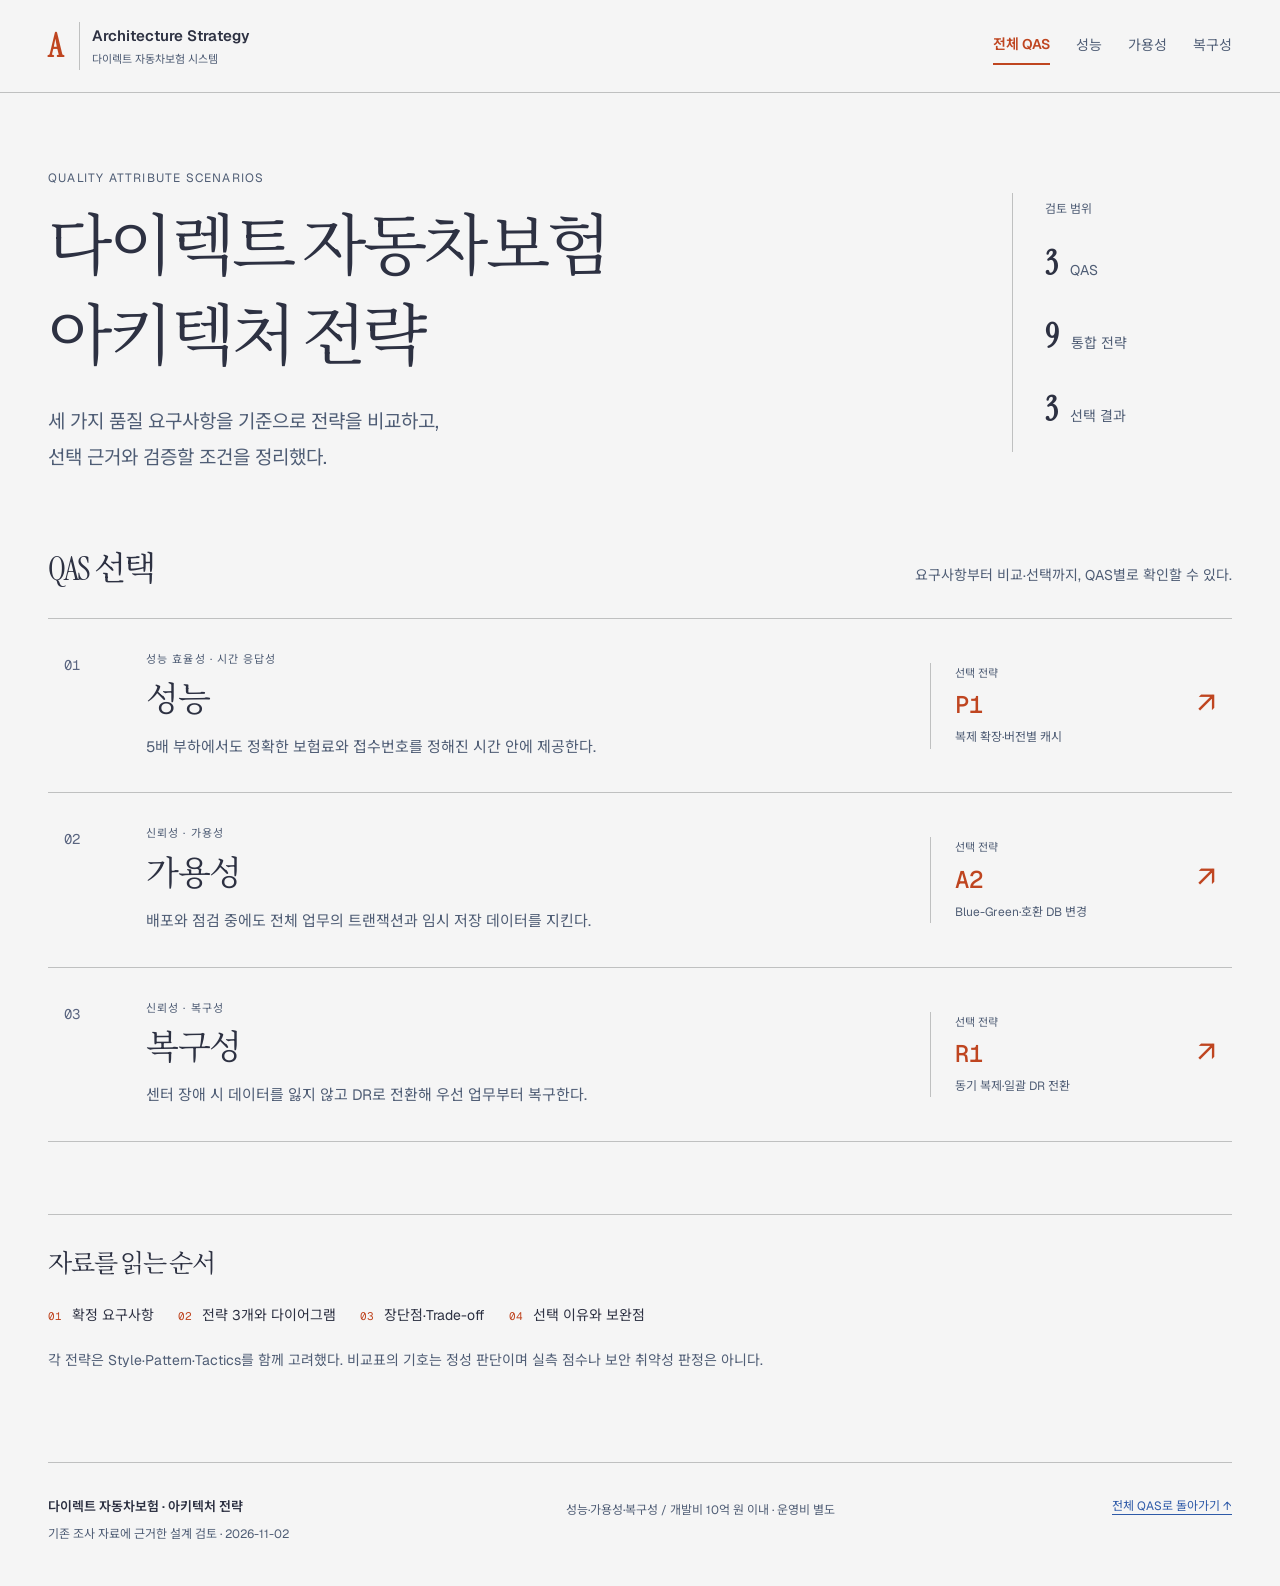
==== site/index.html @ 99d3e5ed "Publish nine QAS architecture strategies and comparison pages" ====
<!DOCTYPE html>
<html lang="ko"><head><meta charset="utf-8"><meta name="viewport" content="width=device-width,initial-scale=1">
<meta name="description" content="성능·가용성·복구성 QAS별 아키텍처 전략, 장단점과 trade-off 비교, 선택 근거."><meta name="theme-color" content="#f5f5f5">
<title>QAS 선택 | 자동차보험 아키텍처 전략</title>
<link rel="stylesheet" href="https://fonts.googleapis.com/css2?family=Instrument+Serif&family=Geist:wght@400;500;600&family=Geist+Mono:wght@400;500&family=Noto+Sans+KR:wght@400;500;600;700&family=Noto+Serif+KR:wght@400&display=swap">
<link rel="stylesheet" href="assets/site.css"></head><body>
<a class="skip" href="#main">본문으로 건너뛰기</a>
<header class="site-header"><div class="header-inner"><a class="brand" href="index.html"><span class="brand-mark" aria-hidden="true">A</span><span>Architecture Strategy<small>다이렉트 자동차보험 시스템</small></span></a><nav class="primary-nav" aria-label="주요 메뉴"><a href="index.html" aria-current="page">전체 QAS</a><a href="performance.html">성능</a><a href="availability.html">가용성</a><a href="recovery.html">복구성</a></nav></div></header>
<main id="main"><section class="home-intro"><div><p class="eyebrow">QUALITY ATTRIBUTE SCENARIOS</p><h1>다이렉트 자동차보험<br>아키텍처 전략</h1><p class="lead">세 가지 품질 요구사항을 기준으로 전략을 비교하고,<br class="desktop-break"> 선택 근거와 검증할 조건을 정리했다.</p></div><div class="intro-meta"><span>검토 범위</span><p><strong>3</strong> QAS</p><p><strong>9</strong> 통합 전략</p><p><strong>3</strong> 선택 결과</p></div></section>
<section class="home-qas" aria-labelledby="qas-list-title"><div class="section-heading"><h2 id="qas-list-title">QAS 선택</h2><p>요구사항부터 비교·선택까지, QAS별로 확인할 수 있다.</p></div><a class="qas-row" href="performance.html" aria-describedby="intro-performance"><span class="row-number">01</span><div class="row-content"><p class="eyebrow">성능 효율성 · 시간 응답성</p><h2>성능</h2><p id="intro-performance">5배 부하에서도 정확한 보험료와 접수번호를 정해진 시간 안에 제공한다.</p></div><div class="row-choice"><span>선택 전략</span><strong>P1</strong><p>복제 확장·버전별 캐시</p></div><span class="row-arrow" aria-hidden="true">↗</span></a><a class="qas-row" href="availability.html" aria-describedby="intro-availability"><span class="row-number">02</span><div class="row-content"><p class="eyebrow">신뢰성 · 가용성</p><h2>가용성</h2><p id="intro-availability">배포와 점검 중에도 전체 업무의 트랜잭션과 임시 저장 데이터를 지킨다.</p></div><div class="row-choice"><span>선택 전략</span><strong>A2</strong><p>Blue-Green·호환 DB 변경</p></div><span class="row-arrow" aria-hidden="true">↗</span></a><a class="qas-row" href="recovery.html" aria-describedby="intro-recovery"><span class="row-number">03</span><div class="row-content"><p class="eyebrow">신뢰성 · 복구성</p><h2>복구성</h2><p id="intro-recovery">센터 장애 시 데이터를 잃지 않고 DR로 전환해 우선 업무부터 복구한다.</p></div><div class="row-choice"><span>선택 전략</span><strong>R1</strong><p>동기 복제·일괄 DR 전환</p></div><span class="row-arrow" aria-hidden="true">↗</span></a></section>
<section class="reading-guide"><h2>자료를 읽는 순서</h2><ol><li><span>01</span>확정 요구사항</li><li><span>02</span>전략 3개와 다이어그램</li><li><span>03</span>장단점·Trade-off</li><li><span>04</span>선택 이유와 보완점</li></ol><p>각 전략은 Style·Pattern·Tactics를 함께 고려했다. 비교표의 기호는 정성 판단이며 실측 점수나 보안 취약성 판정은 아니다.</p></section></main>
<footer class="site-footer"><div><strong>다이렉트 자동차보험 · 아키텍처 전략</strong><p>기존 조사 자료에 근거한 설계 검토 · 2026-11-02</p></div><p>성능·가용성·복구성 / 개발비 10억 원 이내 · 운영비 별도</p><a href="index.html">전체 QAS로 돌아가기 ↑</a></footer>
</body></html>
---- site/assets/site.css ----
:root{--paper:#f5f5f5;--paper-2:#ececec;--ink:#2d3142;--muted:#4f5d75;--soft:#5a6580;--rule:#bfc0c0;--accent:#bf4520;--accent-tint:rgba(191,69,32,.06);--link:#2e5aa8;--sans:'Geist','Noto Sans KR','Malgun Gothic',sans-serif;--serif:'Instrument Serif','Noto Serif KR',serif;--mono:'Geist Mono',ui-monospace,monospace}
*{box-sizing:border-box}html{scroll-behavior:smooth;scroll-padding-top:110px}body{margin:0;background:var(--paper);color:var(--ink);font:16px/1.85 var(--sans);word-break:keep-all;overflow-wrap:anywhere}a{color:var(--link);text-underline-offset:4px}a:focus-visible,summary:focus-visible,[tabindex]:focus-visible{outline:3px solid var(--accent);outline-offset:5px}::selection{background:#efd8ce}h1,h2,h3,p,figure,ol,ul,dl{margin:0}h1,h2{font-family:var(--serif);font-weight:400;letter-spacing:-.04em}h1{font-size:clamp(40px,5.2vw,68px);line-height:1.35}h2{font-size:clamp(25px,2.6vw,34px);line-height:1.5}h3{font-size:20px;font-weight:600;line-height:1.65;letter-spacing:-.02em}p+ p{margin-top:12px}strong{font-weight:600}main{max-width:1440px;margin:auto;padding:0 48px;min-width:0}.skip{position:absolute;left:16px;top:-100px;background:var(--ink);color:#fff;padding:10px 16px;z-index:20}.skip:focus{top:12px}.site-header{border-bottom:1px solid var(--rule)}.header-inner{max-width:1440px;margin:auto;padding:22px 48px;display:flex;justify-content:space-between;align-items:center;gap:24px}.brand{display:flex;gap:12px;align-items:center;text-decoration:none;color:var(--ink);font-size:15px;font-weight:600;line-height:1.5}.brand-mark{font-family:var(--serif);font-size:32px;color:var(--accent);border-right:1px solid var(--rule);padding-right:16px}.brand small{display:block;font-size:11px;font-weight:400;color:var(--muted);margin-top:3px}.primary-nav{display:flex;gap:26px;align-items:center;flex-shrink:0}.primary-nav a{font-size:14px;text-decoration:none;color:var(--muted);padding:5px 0}.primary-nav a[aria-current=page]{color:var(--accent);border-bottom:2px solid var(--accent);font-weight:600}.eyebrow{font-size:12px;letter-spacing:.10em;color:var(--muted);line-height:1.6;margin-bottom:14px}.lead{font-size:19px;line-height:1.9;color:var(--muted);margin-top:22px;max-width:920px}.home-intro{display:grid;grid-template-columns:minmax(0,1fr) 220px;gap:64px;align-items:center;padding:76px 0 68px}.intro-meta{border-left:1px solid var(--rule);padding-left:32px}.intro-meta>span{font-size:12px;color:var(--muted)}.intro-meta p{margin:10px 0;font-size:14px;color:var(--muted)}.intro-meta strong{font-family:var(--serif);font-size:34px;color:var(--ink);margin-right:8px}.section-heading{display:flex;justify-content:space-between;align-items:baseline;gap:20px;margin-bottom:24px}.section-heading>p{font-size:14px;color:var(--muted)}.section-label{font:400 10px/1.6 var(--mono);letter-spacing:.10em;color:var(--soft);text-align:right}.home-qas{margin-bottom:72px}.qas-row{display:grid;grid-template-columns:56px minmax(0,1fr) 220px 40px;align-items:center;gap:26px;padding:32px 16px;border-top:1px solid var(--rule);text-decoration:none;color:var(--ink);transition:background .15s}.qas-row:last-child{border-bottom:1px solid var(--rule)}.qas-row:hover{background:var(--accent-tint)}.row-number{font:400 14px var(--mono);color:var(--soft);align-self:start;padding-top:5px}.row-content .eyebrow{margin-bottom:5px;font-size:11px}.row-content h2{font-size:34px}.row-content>p:last-child{font-size:15px;color:var(--muted);max-width:650px;margin-top:8px}.row-choice{border-left:1px solid var(--rule);padding-left:24px}.row-choice>span{display:block;font-size:11px;color:var(--muted)}.row-choice>strong{font:500 24px/1.8 var(--mono);color:var(--accent)}.row-choice p{font-size:12px;color:var(--muted);max-width:180px}.row-arrow{font-size:30px;color:var(--accent);justify-self:end}.reading-guide{padding:30px 0 56px;border-top:1px solid var(--rule)}.reading-guide h2{font-size:25px}.reading-guide ol{display:flex;flex-wrap:wrap;gap:24px;list-style:none;padding:20px 0}.reading-guide li{font-size:14px}.reading-guide li span{font:400 11px var(--mono);color:var(--accent);margin-right:10px}.reading-guide>p{font-size:14px;color:var(--muted);max-width:980px}.site-footer{max-width:1344px;margin:32px auto 0;padding:32px 0 40px;border-top:1px solid var(--rule);display:flex;justify-content:space-between;align-items:start;gap:24px;color:var(--muted);font-size:12px}.site-footer strong{font-size:13px;color:var(--ink)}.site-footer p{margin-top:4px}.site-footer>a{white-space:nowrap}.page-intro{padding:42px 0 40px}.breadcrumb{font-size:13px;text-decoration:none;display:inline-block;margin-bottom:32px}.page-intro h1{font-size:54px}.page-intro .lead{margin-top:16px;max-width:1040px}.choice-summary{display:flex;align-items:center;gap:20px;max-width:1040px;padding:18px 20px;margin-top:30px;background:var(--accent-tint);border-left:3px solid var(--accent);text-decoration:none;color:var(--ink);font-size:14px}.choice-summary>span:first-child{white-space:nowrap;color:var(--accent)}.choice-summary strong{font:500 16px var(--mono);margin-left:8px}.choice-summary>b{margin-left:auto}.section-nav{display:flex;gap:26px;overflow-x:auto;white-space:nowrap;padding:17px 0;border-top:1px solid var(--rule);border-bottom:1px solid var(--rule);background:var(--paper);position:sticky;top:0;z-index:5}.section-nav a{font-size:13px;color:var(--muted);text-decoration:none}.section-nav a:hover{color:var(--accent)}main>section:not(.page-intro):not(.home-intro):not(.home-qas):not(.reading-guide){padding-top:54px;margin-bottom:46px}section[id]{scroll-margin-top:92px}.metrics{display:grid;grid-template-columns:1.1fr 1fr .9fr;margin:24px 0 32px;border-bottom:1px solid var(--rule);padding-bottom:26px}.metrics>div{padding:0 28px;border-left:1px solid var(--rule)}.metrics>div:first-child{padding-left:0;border-left:0}.metrics strong{font-family:var(--serif);font-size:32px;font-weight:400;line-height:1.7;display:block}.metrics span{font-size:13px;color:var(--muted)}.scenario{font-size:17px;max-width:1120px;line-height:2}.conditions{margin-top:24px;border-left:2px solid var(--rule);padding-left:22px;max-width:1120px}.conditions summary{cursor:pointer;font-size:14px;font-weight:600}.conditions ul{margin-top:12px;padding-left:20px;color:var(--muted);font-size:14px}.conditions li+li{margin-top:8px}.strategy{padding:36px 0 42px;border-bottom:1px solid var(--rule);scroll-margin-top:90px}.strategy-heading{display:flex;align-items:baseline;gap:18px;margin-bottom:20px}.strategy-id{font:500 16px var(--mono);color:var(--soft);white-space:nowrap}.strategy-heading h3{flex:1}.selected-tag{font-size:11px;font-weight:500;color:var(--accent);border:1px solid var(--accent);padding:2px 9px;border-radius:3px;white-space:nowrap}.strategy-intro{max-width:1120px;line-height:2}.table-wrap{max-width:100%;overflow-x:auto;margin:24px 0}table{border-collapse:collapse;width:100%;font-size:14px;text-align:left;line-height:1.9}th,td{padding:16px 20px;border-bottom:1px solid var(--rule);vertical-align:top}thead th{background:var(--paper-2);font-weight:600}tbody th{font-weight:500}table.spt th{width:132px;background:var(--paper-2);font:500 12px/1.9 var(--mono)}.strategy-notes{max-width:1160px;font-size:14px}.strategy-notes>div{display:grid;grid-template-columns:114px minmax(0,1fr);gap:18px;margin:15px 0}.strategy-notes dt{font-weight:600;color:var(--muted)}.strategy-notes dd{margin:0}.citations{font-size:12px;color:var(--soft);margin:22px 0}.citations a{margin:0 3px}.figure-heading{display:flex;justify-content:space-between;align-items:baseline;gap:20px;border-top:1px solid var(--rule);padding-top:22px;margin-top:28px}.figure-heading>span{font-size:13px;font-weight:600}.figure-heading small{font-size:11px;color:var(--soft)}.diagram-container{width:100%;overflow-x:auto;margin:8px 0 0}.diagram-container svg{width:100%;min-width:1280px;display:block}.diagram-container:focus-visible{outline-offset:0}figcaption{font-size:12px;color:var(--muted);margin-top:12px;line-height:1.8;max-width:1120px}.strategy-analysis{max-width:1120px;padding:26px 0;border-top:1px solid var(--rule)}.strategy-analysis h3{font-size:18px;margin-bottom:16px}.strategy-analysis h3 a{font:500 14px var(--mono);margin-right:10px;text-decoration:none}.strategy-analysis p{font-size:14px;line-height:2}.strategy-analysis p strong{color:var(--muted)}.legend{display:flex;flex-wrap:wrap;gap:26px;font-size:13px;color:var(--muted);margin-bottom:16px}.legend b{font:500 18px var(--mono);margin-right:8px;color:var(--ink)}.tradeoff{table-layout:fixed}.tradeoff th:first-child{width:19%}.tradeoff thead th{width:27%}.tradeoff thead th a{font:500 16px var(--mono);text-decoration:none}.tradeoff th span{display:block;font-size:12px;font-weight:400;color:var(--muted);line-height:1.8;margin-top:7px}.tradeoff td{text-align:center;vertical-align:middle}.tradeoff tbody th{vertical-align:middle}.tradeoff .chosen-col{background:var(--accent-tint);border-left:1px solid #d5b8ac;border-right:1px solid #d5b8ac}.tradeoff thead .chosen-col{border-top:2px solid var(--accent)}.rating{font:400 28px/1.3 var(--mono)}.comparison-notes{max-width:1080px;font-size:14px;color:var(--muted)}.decision{border-top:2px solid var(--accent);background:var(--accent-tint);padding:34px 32px!important;margin:54px 0!important}.decision>.eyebrow{color:var(--accent)}.decision h2{font-size:30px;max-width:1100px}.decision-reason{font-size:17px;line-height:2;margin:24px 0;max-width:1120px}.decision-detail{display:grid;grid-template-columns:1fr 1.1fr;gap:32px;padding-top:24px;border-top:1px solid #d5b8ac}.decision-detail h3{font-size:14px;margin-bottom:10px}.decision-detail p{font-size:14px;color:var(--muted)}.text-link{font-size:13px;display:inline-block;margin-top:22px}.sources>p{max-width:1120px;color:var(--muted);font-size:14px;margin-bottom:28px}.source-list{list-style:none;padding:0}.source-list li{display:grid;grid-template-columns:50px minmax(0,1fr);gap:16px;padding:20px 0;border-top:1px solid var(--rule);scroll-margin-top:88px}.source-list li>span{font:400 12px var(--mono);color:var(--soft);padding-top:5px}.source-list strong{font-size:14px;font-weight:500}.source-list p{font-size:12px;color:var(--muted);margin:4px 0 0}.next-page{display:flex;justify-content:space-between;gap:24px;padding:28px 0;border-top:1px solid var(--rule);font-size:14px}.sr-only{position:absolute;width:1px;height:1px;padding:0;margin:-1px;overflow:hidden;clip:rect(0,0,0,0);white-space:nowrap;border:0}
@media(min-width:1441px){.site-footer{margin-left:auto;margin-right:auto}}
@media(max-width:1440px){.site-footer{margin-left:48px;margin-right:48px}}
@media(max-width:900px){main{padding:0 28px}.header-inner{padding:18px 28px;gap:16px}.primary-nav{gap:18px}.home-intro{grid-template-columns:minmax(0,1fr) 150px;gap:28px;padding:52px 0}.intro-meta{padding-left:20px}.qas-row{grid-template-columns:36px minmax(0,1fr) 160px 24px;gap:16px;padding:28px 4px}.row-choice{padding-left:18px}.row-content h2{font-size:29px}.row-choice p{font-size:11px}.site-footer{margin-left:28px;margin-right:28px;flex-wrap:wrap}.section-nav{gap:22px}.strategy-heading{gap:12px}.decision-detail{grid-template-columns:1fr;gap:22px}}
@media(max-width:600px){body{font-size:15px}main{padding:0 20px}.header-inner{padding:14px 20px;display:block}.brand-mark{font-size:27px;padding-right:12px}.brand{font-size:13px}.brand small{font-size:10px}.primary-nav{margin-top:16px;justify-content:space-between;gap:12px}.primary-nav a{font-size:12px}.home-intro{display:block;padding:36px 0 32px}.home-intro h1{font-size:35px}.home-intro .lead{font-size:16px}.desktop-break{display:none}.intro-meta{display:flex;flex-wrap:wrap;gap:8px 20px;border-left:0;border-top:1px solid var(--rule);padding:20px 0 0;margin-top:28px;align-items:baseline}.intro-meta>span{width:100%;font-size:11px}.intro-meta p{font-size:11px;margin:0}.intro-meta strong{font-size:24px}.section-heading{display:block;margin-bottom:20px}.section-heading>p{margin-top:8px;font-size:12px}.section-label{display:block;text-align:left;font-size:9px;margin-top:6px}.qas-row{grid-template-columns:26px minmax(0,1fr) 20px;gap:12px;padding:24px 0}.row-content h2{font-size:29px}.row-number{font-size:11px}.row-content>p:last-child{font-size:13px}.row-content .eyebrow{font-size:10px}.row-choice{grid-column:2;grid-row:2;border:0;padding:0;display:flex;align-items:baseline;gap:10px;flex-wrap:wrap}.row-choice>span{font-size:10px}.row-choice>strong{font-size:16px}.row-choice p{font-size:11px;max-width:none}.row-arrow{grid-column:3;grid-row:1;font-size:22px}.home-qas{margin-bottom:40px}.reading-guide{padding-top:24px}.reading-guide ol{display:grid;grid-template-columns:1fr;gap:10px}.reading-guide li,.reading-guide>p{font-size:12px}.site-footer{margin:16px 20px 0;padding-top:24px;font-size:11px;display:block}.site-footer>p,.site-footer>a{display:block;margin-top:14px}.page-intro{padding:26px 0}.breadcrumb{font-size:12px;margin-bottom:24px}.page-intro .eyebrow{font-size:11px}.page-intro h1{font-size:40px}.page-intro .lead{font-size:16px}.choice-summary{flex-wrap:wrap;gap:8px 14px;padding:14px 16px;font-size:12px;margin-top:22px}.choice-summary>span:nth-child(2){order:3;width:100%}.choice-summary>b{order:2}.section-nav{gap:22px;padding:14px 0}.section-nav a{font-size:12px}.metrics{grid-template-columns:1fr 1fr;gap:20px 0;margin:20px 0 24px}.metrics>div{padding:0 12px}.metrics>div:last-child{border-left:0;padding-left:0}.metrics strong{font-size:25px}.metrics span{font-size:11px}.scenario{font-size:15px}.conditions{padding-left:16px}.conditions summary,.conditions ul{font-size:12px}.strategy{padding:28px 0 34px}.strategy-heading{flex-wrap:wrap;gap:8px 12px}.strategy-heading h3{font-size:18px;flex-basis:calc(100% - 48px)}.selected-tag{margin-left:36px;font-size:10px}.strategy-id{font-size:13px}.strategy-intro{font-size:14px;line-height:2}th,td{padding:12px 13px;font-size:12px}.spt th{width:84px!important;font-size:10px!important}.strategy-notes>div{grid-template-columns:1fr;gap:5px;margin:16px 0}.strategy-notes{font-size:12px}.strategy-notes dt{font-size:11px}.figure-heading{display:block}.figure-heading small{display:block;margin-top:5px;font-size:10px}figcaption{font-size:11px}.strategy-analysis{padding:22px 0}.strategy-analysis h3{font-size:16px}.strategy-analysis p{font-size:13px}.legend{gap:12px 18px;font-size:11px}.legend b{font-size:15px}.tradeoff{min-width:580px}.rating{font-size:23px}.comparison-notes{font-size:12px}.decision{padding:26px 18px!important;margin:40px 0!important}.decision h2{font-size:24px}.decision-reason{font-size:14px}.decision-detail{gap:20px}.decision-detail h3{font-size:12px}.decision-detail p{font-size:12px}.source-list li{grid-template-columns:30px minmax(0,1fr);gap:10px}.source-list strong{font-size:12px}.source-list p{font-size:11px}.sources>p{font-size:12px}.next-page{font-size:12px;gap:16px}main>section:not(.page-intro):not(.home-intro):not(.home-qas):not(.reading-guide){padding-top:36px;margin-bottom:34px}}
@media(prefers-reduced-motion:reduce){html{scroll-behavior:auto}.qas-row{transition:none}}
@media print{body{background:#fff;font-size:11px}.site-header,.section-nav,.next-page,.site-footer,.skip,.breadcrumb,.choice-summary{display:none}main{padding:0;max-width:none}.diagram-container{overflow:visible}.diagram-container svg{min-width:0}figure,.decision,.metrics{break-inside:avoid}.table-wrap{overflow:visible}table,.tradeoff{min-width:0}a{color:var(--ink)}article.strategy{break-before:page}.strategy-heading h3{font-size:18px}.page-intro h1{font-size:32px}.decision-detail{display:block}.decision-detail>div{margin-bottom:12px}.sources{break-before:page}}
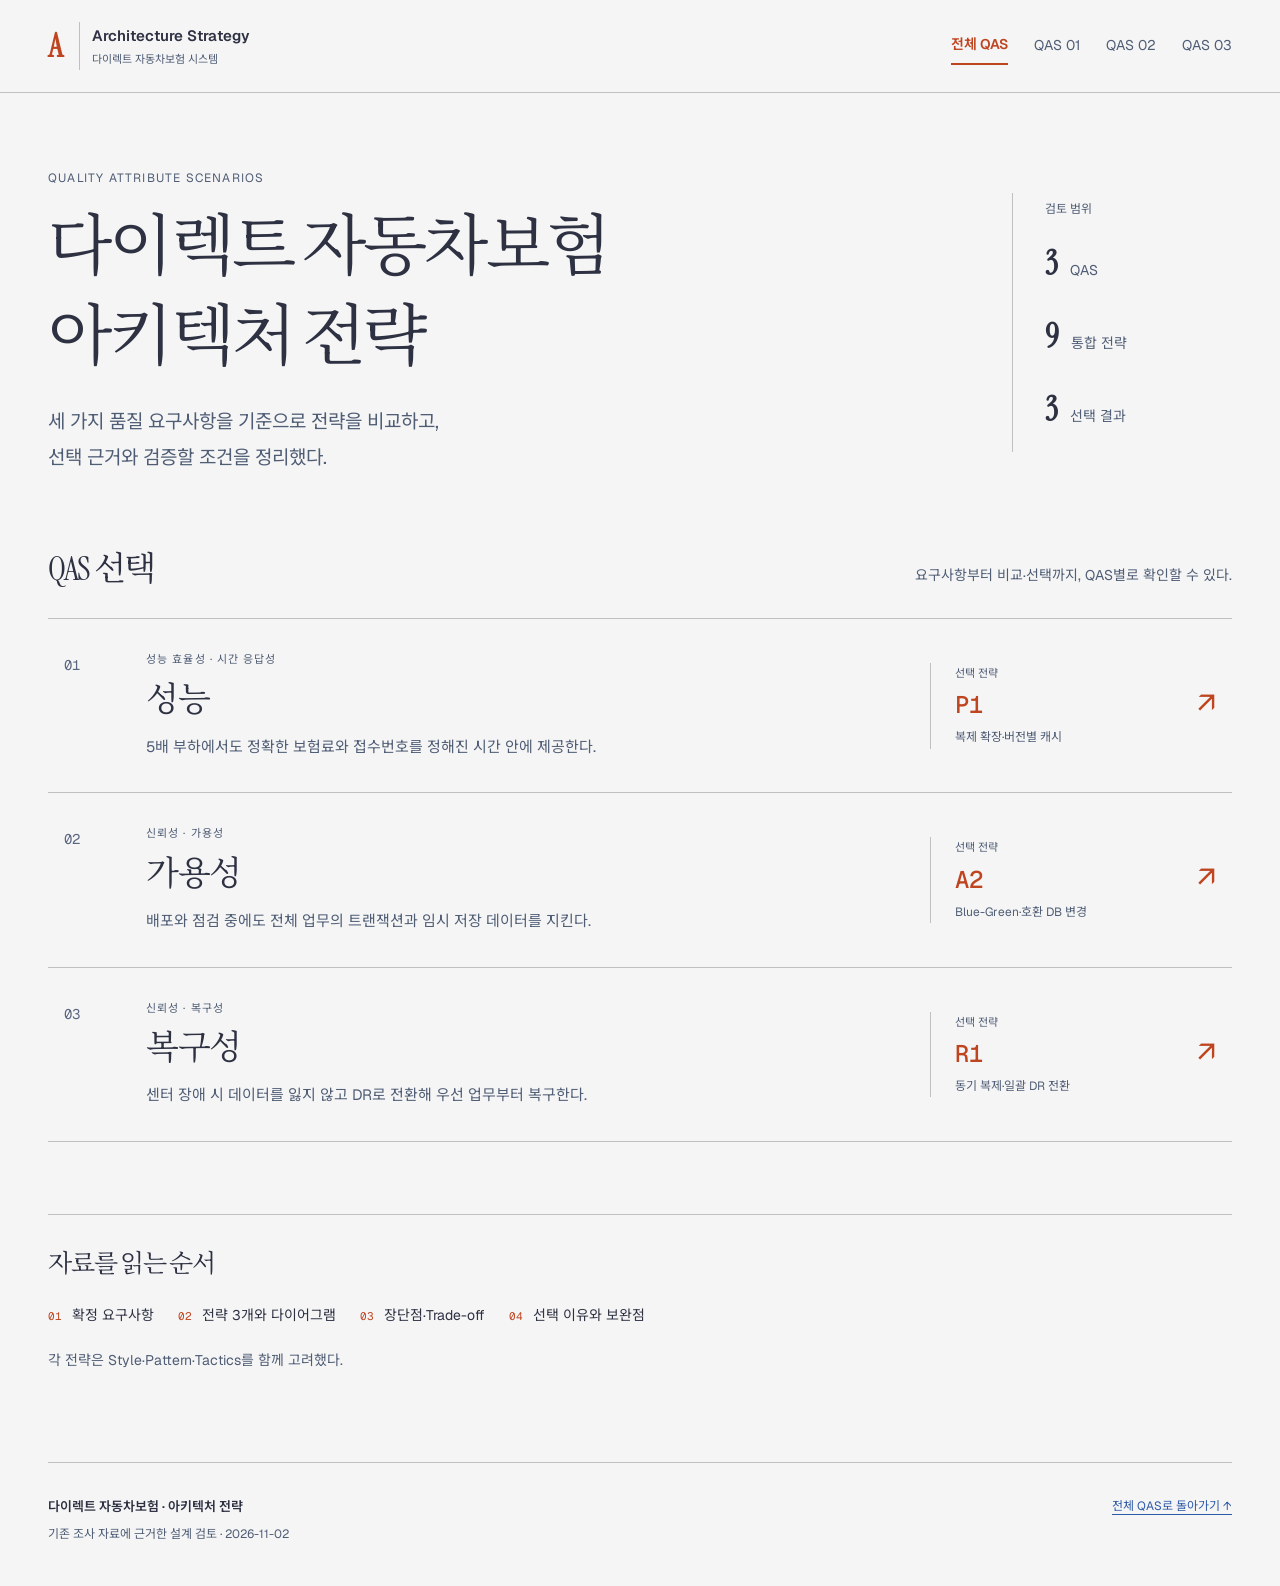
==== commit 941e48dd: "Add nine UML component overviews and refine QAS page presentation" ====
--- a/site/index.html
+++ b/site/index.html
@@ -5,9 +5,9 @@
 <link rel="stylesheet" href="https://fonts.googleapis.com/css2?family=Instrument+Serif&family=Geist:wght@400;500;600&family=Geist+Mono:wght@400;500&family=Noto+Sans+KR:wght@400;500;600;700&family=Noto+Serif+KR:wght@400&display=swap">
 <link rel="stylesheet" href="assets/site.css"></head><body>
 <a class="skip" href="#main">본문으로 건너뛰기</a>
-<header class="site-header"><div class="header-inner"><a class="brand" href="index.html"><span class="brand-mark" aria-hidden="true">A</span><span>Architecture Strategy<small>다이렉트 자동차보험 시스템</small></span></a><nav class="primary-nav" aria-label="주요 메뉴"><a href="index.html" aria-current="page">전체 QAS</a><a href="performance.html">성능</a><a href="availability.html">가용성</a><a href="recovery.html">복구성</a></nav></div></header>
+<header class="site-header"><div class="header-inner"><a class="brand" href="index.html"><span class="brand-mark" aria-hidden="true">A</span><span>Architecture Strategy<small>다이렉트 자동차보험 시스템</small></span></a><nav class="primary-nav" aria-label="주요 메뉴"><a href="index.html" aria-current="page">전체 QAS</a><a href="performance.html">QAS 01</a><a href="availability.html">QAS 02</a><a href="recovery.html">QAS 03</a></nav></div></header>
 <main id="main"><section class="home-intro"><div><p class="eyebrow">QUALITY ATTRIBUTE SCENARIOS</p><h1>다이렉트 자동차보험<br>아키텍처 전략</h1><p class="lead">세 가지 품질 요구사항을 기준으로 전략을 비교하고,<br class="desktop-break"> 선택 근거와 검증할 조건을 정리했다.</p></div><div class="intro-meta"><span>검토 범위</span><p><strong>3</strong> QAS</p><p><strong>9</strong> 통합 전략</p><p><strong>3</strong> 선택 결과</p></div></section>
 <section class="home-qas" aria-labelledby="qas-list-title"><div class="section-heading"><h2 id="qas-list-title">QAS 선택</h2><p>요구사항부터 비교·선택까지, QAS별로 확인할 수 있다.</p></div><a class="qas-row" href="performance.html" aria-describedby="intro-performance"><span class="row-number">01</span><div class="row-content"><p class="eyebrow">성능 효율성 · 시간 응답성</p><h2>성능</h2><p id="intro-performance">5배 부하에서도 정확한 보험료와 접수번호를 정해진 시간 안에 제공한다.</p></div><div class="row-choice"><span>선택 전략</span><strong>P1</strong><p>복제 확장·버전별 캐시</p></div><span class="row-arrow" aria-hidden="true">↗</span></a><a class="qas-row" href="availability.html" aria-describedby="intro-availability"><span class="row-number">02</span><div class="row-content"><p class="eyebrow">신뢰성 · 가용성</p><h2>가용성</h2><p id="intro-availability">배포와 점검 중에도 전체 업무의 트랜잭션과 임시 저장 데이터를 지킨다.</p></div><div class="row-choice"><span>선택 전략</span><strong>A2</strong><p>Blue-Green·호환 DB 변경</p></div><span class="row-arrow" aria-hidden="true">↗</span></a><a class="qas-row" href="recovery.html" aria-describedby="intro-recovery"><span class="row-number">03</span><div class="row-content"><p class="eyebrow">신뢰성 · 복구성</p><h2>복구성</h2><p id="intro-recovery">센터 장애 시 데이터를 잃지 않고 DR로 전환해 우선 업무부터 복구한다.</p></div><div class="row-choice"><span>선택 전략</span><strong>R1</strong><p>동기 복제·일괄 DR 전환</p></div><span class="row-arrow" aria-hidden="true">↗</span></a></section>
-<section class="reading-guide"><h2>자료를 읽는 순서</h2><ol><li><span>01</span>확정 요구사항</li><li><span>02</span>전략 3개와 다이어그램</li><li><span>03</span>장단점·Trade-off</li><li><span>04</span>선택 이유와 보완점</li></ol><p>각 전략은 Style·Pattern·Tactics를 함께 고려했다. 비교표의 기호는 정성 판단이며 실측 점수나 보안 취약성 판정은 아니다.</p></section></main>
-<footer class="site-footer"><div><strong>다이렉트 자동차보험 · 아키텍처 전략</strong><p>기존 조사 자료에 근거한 설계 검토 · 2026-11-02</p></div><p>성능·가용성·복구성 / 개발비 10억 원 이내 · 운영비 별도</p><a href="index.html">전체 QAS로 돌아가기 ↑</a></footer>
+<section class="reading-guide"><h2>자료를 읽는 순서</h2><ol><li><span>01</span>확정 요구사항</li><li><span>02</span>전략 3개와 다이어그램</li><li><span>03</span>장단점·Trade-off</li><li><span>04</span>선택 이유와 보완점</li></ol><p>각 전략은 Style·Pattern·Tactics를 함께 고려했다.</p></section></main>
+<footer class="site-footer"><div><strong>다이렉트 자동차보험 · 아키텍처 전략</strong><p>기존 조사 자료에 근거한 설계 검토 · 2026-11-02</p></div><a href="index.html">전체 QAS로 돌아가기 ↑</a></footer>
 </body></html>
--- a/site/assets/site.css
+++ b/site/assets/site.css
@@ -1,8 +1,10 @@
 :root{--paper:#f5f5f5;--paper-2:#ececec;--ink:#2d3142;--muted:#4f5d75;--soft:#5a6580;--rule:#bfc0c0;--accent:#bf4520;--accent-tint:rgba(191,69,32,.06);--link:#2e5aa8;--sans:'Geist','Noto Sans KR','Malgun Gothic',sans-serif;--serif:'Instrument Serif','Noto Serif KR',serif;--mono:'Geist Mono',ui-monospace,monospace}
-*{box-sizing:border-box}html{scroll-behavior:smooth;scroll-padding-top:110px}body{margin:0;background:var(--paper);color:var(--ink);font:16px/1.85 var(--sans);word-break:keep-all;overflow-wrap:anywhere}a{color:var(--link);text-underline-offset:4px}a:focus-visible,summary:focus-visible,[tabindex]:focus-visible{outline:3px solid var(--accent);outline-offset:5px}::selection{background:#efd8ce}h1,h2,h3,p,figure,ol,ul,dl{margin:0}h1,h2{font-family:var(--serif);font-weight:400;letter-spacing:-.04em}h1{font-size:clamp(40px,5.2vw,68px);line-height:1.35}h2{font-size:clamp(25px,2.6vw,34px);line-height:1.5}h3{font-size:20px;font-weight:600;line-height:1.65;letter-spacing:-.02em}p+ p{margin-top:12px}strong{font-weight:600}main{max-width:1440px;margin:auto;padding:0 48px;min-width:0}.skip{position:absolute;left:16px;top:-100px;background:var(--ink);color:#fff;padding:10px 16px;z-index:20}.skip:focus{top:12px}.site-header{border-bottom:1px solid var(--rule)}.header-inner{max-width:1440px;margin:auto;padding:22px 48px;display:flex;justify-content:space-between;align-items:center;gap:24px}.brand{display:flex;gap:12px;align-items:center;text-decoration:none;color:var(--ink);font-size:15px;font-weight:600;line-height:1.5}.brand-mark{font-family:var(--serif);font-size:32px;color:var(--accent);border-right:1px solid var(--rule);padding-right:16px}.brand small{display:block;font-size:11px;font-weight:400;color:var(--muted);margin-top:3px}.primary-nav{display:flex;gap:26px;align-items:center;flex-shrink:0}.primary-nav a{font-size:14px;text-decoration:none;color:var(--muted);padding:5px 0}.primary-nav a[aria-current=page]{color:var(--accent);border-bottom:2px solid var(--accent);font-weight:600}.eyebrow{font-size:12px;letter-spacing:.10em;color:var(--muted);line-height:1.6;margin-bottom:14px}.lead{font-size:19px;line-height:1.9;color:var(--muted);margin-top:22px;max-width:920px}.home-intro{display:grid;grid-template-columns:minmax(0,1fr) 220px;gap:64px;align-items:center;padding:76px 0 68px}.intro-meta{border-left:1px solid var(--rule);padding-left:32px}.intro-meta>span{font-size:12px;color:var(--muted)}.intro-meta p{margin:10px 0;font-size:14px;color:var(--muted)}.intro-meta strong{font-family:var(--serif);font-size:34px;color:var(--ink);margin-right:8px}.section-heading{display:flex;justify-content:space-between;align-items:baseline;gap:20px;margin-bottom:24px}.section-heading>p{font-size:14px;color:var(--muted)}.section-label{font:400 10px/1.6 var(--mono);letter-spacing:.10em;color:var(--soft);text-align:right}.home-qas{margin-bottom:72px}.qas-row{display:grid;grid-template-columns:56px minmax(0,1fr) 220px 40px;align-items:center;gap:26px;padding:32px 16px;border-top:1px solid var(--rule);text-decoration:none;color:var(--ink);transition:background .15s}.qas-row:last-child{border-bottom:1px solid var(--rule)}.qas-row:hover{background:var(--accent-tint)}.row-number{font:400 14px var(--mono);color:var(--soft);align-self:start;padding-top:5px}.row-content .eyebrow{margin-bottom:5px;font-size:11px}.row-content h2{font-size:34px}.row-content>p:last-child{font-size:15px;color:var(--muted);max-width:650px;margin-top:8px}.row-choice{border-left:1px solid var(--rule);padding-left:24px}.row-choice>span{display:block;font-size:11px;color:var(--muted)}.row-choice>strong{font:500 24px/1.8 var(--mono);color:var(--accent)}.row-choice p{font-size:12px;color:var(--muted);max-width:180px}.row-arrow{font-size:30px;color:var(--accent);justify-self:end}.reading-guide{padding:30px 0 56px;border-top:1px solid var(--rule)}.reading-guide h2{font-size:25px}.reading-guide ol{display:flex;flex-wrap:wrap;gap:24px;list-style:none;padding:20px 0}.reading-guide li{font-size:14px}.reading-guide li span{font:400 11px var(--mono);color:var(--accent);margin-right:10px}.reading-guide>p{font-size:14px;color:var(--muted);max-width:980px}.site-footer{max-width:1344px;margin:32px auto 0;padding:32px 0 40px;border-top:1px solid var(--rule);display:flex;justify-content:space-between;align-items:start;gap:24px;color:var(--muted);font-size:12px}.site-footer strong{font-size:13px;color:var(--ink)}.site-footer p{margin-top:4px}.site-footer>a{white-space:nowrap}.page-intro{padding:42px 0 40px}.breadcrumb{font-size:13px;text-decoration:none;display:inline-block;margin-bottom:32px}.page-intro h1{font-size:54px}.page-intro .lead{margin-top:16px;max-width:1040px}.choice-summary{display:flex;align-items:center;gap:20px;max-width:1040px;padding:18px 20px;margin-top:30px;background:var(--accent-tint);border-left:3px solid var(--accent);text-decoration:none;color:var(--ink);font-size:14px}.choice-summary>span:first-child{white-space:nowrap;color:var(--accent)}.choice-summary strong{font:500 16px var(--mono);margin-left:8px}.choice-summary>b{margin-left:auto}.section-nav{display:flex;gap:26px;overflow-x:auto;white-space:nowrap;padding:17px 0;border-top:1px solid var(--rule);border-bottom:1px solid var(--rule);background:var(--paper);position:sticky;top:0;z-index:5}.section-nav a{font-size:13px;color:var(--muted);text-decoration:none}.section-nav a:hover{color:var(--accent)}main>section:not(.page-intro):not(.home-intro):not(.home-qas):not(.reading-guide){padding-top:54px;margin-bottom:46px}section[id]{scroll-margin-top:92px}.metrics{display:grid;grid-template-columns:1.1fr 1fr .9fr;margin:24px 0 32px;border-bottom:1px solid var(--rule);padding-bottom:26px}.metrics>div{padding:0 28px;border-left:1px solid var(--rule)}.metrics>div:first-child{padding-left:0;border-left:0}.metrics strong{font-family:var(--serif);font-size:32px;font-weight:400;line-height:1.7;display:block}.metrics span{font-size:13px;color:var(--muted)}.scenario{font-size:17px;max-width:1120px;line-height:2}.conditions{margin-top:24px;border-left:2px solid var(--rule);padding-left:22px;max-width:1120px}.conditions summary{cursor:pointer;font-size:14px;font-weight:600}.conditions ul{margin-top:12px;padding-left:20px;color:var(--muted);font-size:14px}.conditions li+li{margin-top:8px}.strategy{padding:36px 0 42px;border-bottom:1px solid var(--rule);scroll-margin-top:90px}.strategy-heading{display:flex;align-items:baseline;gap:18px;margin-bottom:20px}.strategy-id{font:500 16px var(--mono);color:var(--soft);white-space:nowrap}.strategy-heading h3{flex:1}.selected-tag{font-size:11px;font-weight:500;color:var(--accent);border:1px solid var(--accent);padding:2px 9px;border-radius:3px;white-space:nowrap}.strategy-intro{max-width:1120px;line-height:2}.table-wrap{max-width:100%;overflow-x:auto;margin:24px 0}table{border-collapse:collapse;width:100%;font-size:14px;text-align:left;line-height:1.9}th,td{padding:16px 20px;border-bottom:1px solid var(--rule);vertical-align:top}thead th{background:var(--paper-2);font-weight:600}tbody th{font-weight:500}table.spt th{width:132px;background:var(--paper-2);font:500 12px/1.9 var(--mono)}.strategy-notes{max-width:1160px;font-size:14px}.strategy-notes>div{display:grid;grid-template-columns:114px minmax(0,1fr);gap:18px;margin:15px 0}.strategy-notes dt{font-weight:600;color:var(--muted)}.strategy-notes dd{margin:0}.citations{font-size:12px;color:var(--soft);margin:22px 0}.citations a{margin:0 3px}.figure-heading{display:flex;justify-content:space-between;align-items:baseline;gap:20px;border-top:1px solid var(--rule);padding-top:22px;margin-top:28px}.figure-heading>span{font-size:13px;font-weight:600}.figure-heading small{font-size:11px;color:var(--soft)}.diagram-container{width:100%;overflow-x:auto;margin:8px 0 0}.diagram-container svg{width:100%;min-width:1280px;display:block}.diagram-container:focus-visible{outline-offset:0}figcaption{font-size:12px;color:var(--muted);margin-top:12px;line-height:1.8;max-width:1120px}.strategy-analysis{max-width:1120px;padding:26px 0;border-top:1px solid var(--rule)}.strategy-analysis h3{font-size:18px;margin-bottom:16px}.strategy-analysis h3 a{font:500 14px var(--mono);margin-right:10px;text-decoration:none}.strategy-analysis p{font-size:14px;line-height:2}.strategy-analysis p strong{color:var(--muted)}.legend{display:flex;flex-wrap:wrap;gap:26px;font-size:13px;color:var(--muted);margin-bottom:16px}.legend b{font:500 18px var(--mono);margin-right:8px;color:var(--ink)}.tradeoff{table-layout:fixed}.tradeoff th:first-child{width:19%}.tradeoff thead th{width:27%}.tradeoff thead th a{font:500 16px var(--mono);text-decoration:none}.tradeoff th span{display:block;font-size:12px;font-weight:400;color:var(--muted);line-height:1.8;margin-top:7px}.tradeoff td{text-align:center;vertical-align:middle}.tradeoff tbody th{vertical-align:middle}.tradeoff .chosen-col{background:var(--accent-tint);border-left:1px solid #d5b8ac;border-right:1px solid #d5b8ac}.tradeoff thead .chosen-col{border-top:2px solid var(--accent)}.rating{font:400 28px/1.3 var(--mono)}.comparison-notes{max-width:1080px;font-size:14px;color:var(--muted)}.decision{border-top:2px solid var(--accent);background:var(--accent-tint);padding:34px 32px!important;margin:54px 0!important}.decision>.eyebrow{color:var(--accent)}.decision h2{font-size:30px;max-width:1100px}.decision-reason{font-size:17px;line-height:2;margin:24px 0;max-width:1120px}.decision-detail{display:grid;grid-template-columns:1fr 1.1fr;gap:32px;padding-top:24px;border-top:1px solid #d5b8ac}.decision-detail h3{font-size:14px;margin-bottom:10px}.decision-detail p{font-size:14px;color:var(--muted)}.text-link{font-size:13px;display:inline-block;margin-top:22px}.sources>p{max-width:1120px;color:var(--muted);font-size:14px;margin-bottom:28px}.source-list{list-style:none;padding:0}.source-list li{display:grid;grid-template-columns:50px minmax(0,1fr);gap:16px;padding:20px 0;border-top:1px solid var(--rule);scroll-margin-top:88px}.source-list li>span{font:400 12px var(--mono);color:var(--soft);padding-top:5px}.source-list strong{font-size:14px;font-weight:500}.source-list p{font-size:12px;color:var(--muted);margin:4px 0 0}.next-page{display:flex;justify-content:space-between;gap:24px;padding:28px 0;border-top:1px solid var(--rule);font-size:14px}.sr-only{position:absolute;width:1px;height:1px;padding:0;margin:-1px;overflow:hidden;clip:rect(0,0,0,0);white-space:nowrap;border:0}
+*{box-sizing:border-box}html{scroll-behavior:smooth;scroll-padding-top:110px}body{margin:0;background:var(--paper);color:var(--ink);font:16px/1.85 var(--sans);word-break:keep-all;overflow-wrap:anywhere}a{color:var(--link);text-underline-offset:4px}a:focus-visible,summary:focus-visible,[tabindex]:focus-visible{outline:3px solid var(--accent);outline-offset:5px}::selection{background:#efd8ce}h1,h2,h3,p,figure,ol,ul,dl{margin:0}h1,h2{font-family:var(--serif);font-weight:400;letter-spacing:-.04em}h1{font-size:clamp(40px,5.2vw,68px);line-height:1.35}h2{font-size:clamp(25px,2.6vw,34px);line-height:1.5}h3{font-size:20px;font-weight:600;line-height:1.65;letter-spacing:-.02em}p+ p{margin-top:12px}strong{font-weight:600}main{max-width:1440px;margin:auto;padding:0 48px;min-width:0}.skip{position:absolute;left:16px;top:-100px;background:var(--ink);color:#fff;padding:10px 16px;z-index:20}.skip:focus{top:12px}.site-header{border-bottom:1px solid var(--rule)}.header-inner{max-width:1440px;margin:auto;padding:22px 48px;display:flex;justify-content:space-between;align-items:center;gap:24px}.brand{display:flex;gap:12px;align-items:center;text-decoration:none;color:var(--ink);font-size:15px;font-weight:600;line-height:1.5}.brand-mark{font-family:var(--serif);font-size:32px;color:var(--accent);border-right:1px solid var(--rule);padding-right:16px}.brand small{display:block;font-size:11px;font-weight:400;color:var(--muted);margin-top:3px}.primary-nav{display:flex;gap:26px;align-items:center;flex-shrink:0}.primary-nav a{font-size:14px;text-decoration:none;color:var(--muted);padding:5px 0}.primary-nav a[aria-current=page]{color:var(--accent);border-bottom:2px solid var(--accent);font-weight:600}.eyebrow{font-size:12px;letter-spacing:.10em;color:var(--muted);line-height:1.6;margin-bottom:14px}.lead{font-size:19px;line-height:1.9;color:var(--muted);margin-top:22px;max-width:920px}.home-intro{display:grid;grid-template-columns:minmax(0,1fr) 220px;gap:64px;align-items:center;padding:76px 0 68px}.intro-meta{border-left:1px solid var(--rule);padding-left:32px}.intro-meta>span{font-size:12px;color:var(--muted)}.intro-meta p{margin:10px 0;font-size:14px;color:var(--muted)}.intro-meta strong{font-family:var(--serif);font-size:34px;color:var(--ink);margin-right:8px}.section-heading{display:flex;justify-content:space-between;align-items:baseline;gap:20px;margin-bottom:24px}.section-heading>p{font-size:14px;color:var(--muted)}.section-label{font:400 10px/1.6 var(--mono);letter-spacing:.10em;color:var(--soft);text-align:right}.home-qas{margin-bottom:72px}.qas-row{display:grid;grid-template-columns:56px minmax(0,1fr) 220px 40px;align-items:center;gap:26px;padding:32px 16px;border-top:1px solid var(--rule);text-decoration:none;color:var(--ink);transition:background .15s}.qas-row:last-child{border-bottom:1px solid var(--rule)}.qas-row:hover{background:var(--accent-tint)}.row-number{font:400 14px var(--mono);color:var(--soft);align-self:start;padding-top:5px}.row-content .eyebrow{margin-bottom:5px;font-size:11px}.row-content h2{font-size:34px}.row-content>p:last-child{font-size:15px;color:var(--muted);max-width:650px;margin-top:8px}.row-choice{border-left:1px solid var(--rule);padding-left:24px}.row-choice>span{display:block;font-size:11px;color:var(--muted)}.row-choice>strong{font:500 24px/1.8 var(--mono);color:var(--accent)}.row-choice p{font-size:12px;color:var(--muted);max-width:180px}.row-arrow{font-size:30px;color:var(--accent);justify-self:end}.reading-guide{padding:30px 0 56px;border-top:1px solid var(--rule)}.reading-guide h2{font-size:25px}.reading-guide ol{display:flex;flex-wrap:wrap;gap:24px;list-style:none;padding:20px 0}.reading-guide li{font-size:14px}.reading-guide li span{font:400 11px var(--mono);color:var(--accent);margin-right:10px}.reading-guide>p{font-size:14px;color:var(--muted);max-width:980px}.site-footer{max-width:1344px;margin:32px auto 0;padding:32px 0 40px;border-top:1px solid var(--rule);display:flex;justify-content:space-between;align-items:start;gap:24px;color:var(--muted);font-size:12px}.site-footer strong{font-size:13px;color:var(--ink)}.site-footer p{margin-top:4px}.site-footer>a{white-space:nowrap}.page-intro{padding:42px 0 40px}.breadcrumb{font-size:13px;text-decoration:none;display:inline-block;margin-bottom:32px}.page-intro h1{font-size:54px}.page-intro .lead{margin-top:16px;max-width:1040px}.choice-summary{display:flex;align-items:center;gap:20px;max-width:1040px;padding:18px 20px;margin-top:30px;background:var(--accent-tint);border-left:3px solid var(--accent);text-decoration:none;color:var(--ink);font-size:14px}.choice-summary>span:first-child{white-space:nowrap;color:var(--accent)}.choice-summary strong{font:500 16px var(--mono);margin-left:8px}.choice-summary>b{margin-left:auto}.section-nav{display:flex;gap:26px;overflow-x:auto;white-space:nowrap;padding:17px 0;border-top:1px solid var(--rule);border-bottom:1px solid var(--rule);background:var(--paper);position:sticky;top:0;z-index:5}.section-nav a{font-size:13px;color:var(--muted);text-decoration:none}.section-nav a:hover{color:var(--accent)}main>section:not(.page-intro):not(.home-intro):not(.home-qas):not(.reading-guide){padding-top:54px;margin-bottom:46px}section[id]{scroll-margin-top:92px}.metrics{display:grid;grid-template-columns:1.1fr 1fr .9fr;margin:24px 0 32px;border-bottom:1px solid var(--rule);padding-bottom:26px}.metrics>div{padding:0 28px;border-left:1px solid var(--rule)}.metrics>div:first-child{padding-left:0;border-left:0}.metrics strong{font-family:var(--serif);font-size:32px;font-weight:400;line-height:1.7;display:block}.metrics span{font-size:13px;color:var(--muted)}.scenario{font-size:17px;max-width:1120px;line-height:2}.conditions{margin-top:24px;border-left:2px solid var(--rule);padding-left:22px;max-width:1120px}.conditions summary{cursor:pointer;font-size:14px;font-weight:600}.conditions ul{margin-top:12px;padding-left:20px;color:var(--muted);font-size:14px}.conditions li+li{margin-top:8px}.strategy{padding:36px 0 42px;border-bottom:1px solid var(--rule);scroll-margin-top:90px}.strategy-heading{display:flex;align-items:baseline;gap:18px;margin-bottom:20px}.strategy-id{font:500 16px var(--mono);color:var(--soft);white-space:nowrap}.strategy-heading h3{flex:1}.selected-tag{font-size:11px;font-weight:500;color:var(--accent);border:1px solid var(--accent);padding:2px 9px;border-radius:3px;white-space:nowrap}.strategy-intro{max-width:1120px;line-height:2}.table-wrap{max-width:100%;overflow-x:auto;margin:24px 0}table{border-collapse:collapse;width:100%;font-size:14px;text-align:left;line-height:1.9}th,td{padding:16px 20px;border-bottom:1px solid var(--rule);vertical-align:top}thead th{background:var(--paper-2);font-weight:600}tbody th{font-weight:500}table.spt th{width:132px;background:var(--paper-2);font:500 12px/1.9 var(--mono)}.strategy-notes{max-width:1160px;font-size:14px}.strategy-notes>div{display:grid;grid-template-columns:114px minmax(0,1fr);gap:18px;margin:15px 0}.strategy-notes dt{font-weight:600;color:var(--muted)}.strategy-notes dd{margin:0}.citations{font-size:12px;color:var(--soft);margin:22px 0}.citations a{margin:0 3px}.figure-heading{display:flex;justify-content:space-between;align-items:baseline;gap:20px;border-top:1px solid var(--rule);padding-top:22px;margin-top:28px}.figure-heading>span{font-size:13px;font-weight:600}.figure-heading small{font-size:11px;color:var(--soft)}.diagram-container{width:100%;min-width:0;margin:8px 0 0}.diagram-container svg{display:block;width:100%;max-width:100%;min-width:0;height:auto}.diagram-container:focus-visible{outline-offset:0}figcaption{font-size:12px;color:var(--muted);margin-top:12px;line-height:1.8;max-width:1120px}.strategy-analysis{max-width:1120px;padding:26px 0;border-top:1px solid var(--rule)}.strategy-analysis h3{font-size:18px;margin-bottom:16px}.strategy-analysis h3 a{font:500 14px var(--mono);margin-right:10px;text-decoration:none}.strategy-analysis p{font-size:14px;line-height:2}.strategy-analysis p strong{color:var(--muted)}.legend{display:flex;flex-wrap:wrap;gap:26px;font-size:13px;color:var(--muted);margin-bottom:16px}.legend b{font:500 18px var(--mono);margin-right:8px;color:var(--ink)}.tradeoff{table-layout:fixed}.tradeoff th:first-child{width:19%}.tradeoff thead th{width:27%}.tradeoff thead th a{font:500 16px var(--mono);text-decoration:none}.tradeoff th span{display:block;font-size:12px;font-weight:400;color:var(--muted);line-height:1.8;margin-top:7px}.tradeoff td{text-align:center;vertical-align:middle}.tradeoff tbody th{vertical-align:middle}.tradeoff .chosen-col{background:var(--accent-tint);border-left:1px solid #d5b8ac;border-right:1px solid #d5b8ac}.tradeoff thead .chosen-col{border-top:2px solid var(--accent)}.rating{font:400 28px/1.3 var(--mono)}.comparison-notes{max-width:1080px;font-size:14px;color:var(--muted)}.decision{border-top:2px solid var(--accent);background:var(--accent-tint);padding:34px 32px!important;margin:54px 0!important}.decision>.eyebrow{color:var(--accent)}.decision h2{font-size:30px;max-width:1100px}.decision-reason{font-size:17px;line-height:2;margin:24px 0;max-width:1120px}.decision-detail{display:grid;grid-template-columns:1fr 1.1fr;gap:32px;padding-top:24px;border-top:1px solid #d5b8ac}.decision-detail h3{font-size:14px;margin-bottom:10px}.decision-detail p{font-size:14px;color:var(--muted)}.text-link{font-size:13px;display:inline-block;margin-top:22px}.sources>p{max-width:1120px;color:var(--muted);font-size:14px;margin-bottom:28px}.source-list{list-style:none;padding:0}.source-list li{display:grid;grid-template-columns:50px minmax(0,1fr);gap:16px;padding:20px 0;border-top:1px solid var(--rule);scroll-margin-top:88px}.source-list li>span{font:400 12px var(--mono);color:var(--soft);padding-top:5px}.source-list strong{font-size:14px;font-weight:500}.source-list p{font-size:12px;color:var(--muted);margin:4px 0 0}.next-page{display:flex;justify-content:space-between;gap:24px;padding:28px 0;border-top:1px solid var(--rule);font-size:14px}.sr-only{position:absolute;width:1px;height:1px;padding:0;margin:-1px;overflow:hidden;clip:rect(0,0,0,0);white-space:nowrap;border:0}
 @media(min-width:1441px){.site-footer{margin-left:auto;margin-right:auto}}
 @media(max-width:1440px){.site-footer{margin-left:48px;margin-right:48px}}
 @media(max-width:900px){main{padding:0 28px}.header-inner{padding:18px 28px;gap:16px}.primary-nav{gap:18px}.home-intro{grid-template-columns:minmax(0,1fr) 150px;gap:28px;padding:52px 0}.intro-meta{padding-left:20px}.qas-row{grid-template-columns:36px minmax(0,1fr) 160px 24px;gap:16px;padding:28px 4px}.row-choice{padding-left:18px}.row-content h2{font-size:29px}.row-choice p{font-size:11px}.site-footer{margin-left:28px;margin-right:28px;flex-wrap:wrap}.section-nav{gap:22px}.strategy-heading{gap:12px}.decision-detail{grid-template-columns:1fr;gap:22px}}
 @media(max-width:600px){body{font-size:15px}main{padding:0 20px}.header-inner{padding:14px 20px;display:block}.brand-mark{font-size:27px;padding-right:12px}.brand{font-size:13px}.brand small{font-size:10px}.primary-nav{margin-top:16px;justify-content:space-between;gap:12px}.primary-nav a{font-size:12px}.home-intro{display:block;padding:36px 0 32px}.home-intro h1{font-size:35px}.home-intro .lead{font-size:16px}.desktop-break{display:none}.intro-meta{display:flex;flex-wrap:wrap;gap:8px 20px;border-left:0;border-top:1px solid var(--rule);padding:20px 0 0;margin-top:28px;align-items:baseline}.intro-meta>span{width:100%;font-size:11px}.intro-meta p{font-size:11px;margin:0}.intro-meta strong{font-size:24px}.section-heading{display:block;margin-bottom:20px}.section-heading>p{margin-top:8px;font-size:12px}.section-label{display:block;text-align:left;font-size:9px;margin-top:6px}.qas-row{grid-template-columns:26px minmax(0,1fr) 20px;gap:12px;padding:24px 0}.row-content h2{font-size:29px}.row-number{font-size:11px}.row-content>p:last-child{font-size:13px}.row-content .eyebrow{font-size:10px}.row-choice{grid-column:2;grid-row:2;border:0;padding:0;display:flex;align-items:baseline;gap:10px;flex-wrap:wrap}.row-choice>span{font-size:10px}.row-choice>strong{font-size:16px}.row-choice p{font-size:11px;max-width:none}.row-arrow{grid-column:3;grid-row:1;font-size:22px}.home-qas{margin-bottom:40px}.reading-guide{padding-top:24px}.reading-guide ol{display:grid;grid-template-columns:1fr;gap:10px}.reading-guide li,.reading-guide>p{font-size:12px}.site-footer{margin:16px 20px 0;padding-top:24px;font-size:11px;display:block}.site-footer>p,.site-footer>a{display:block;margin-top:14px}.page-intro{padding:26px 0}.breadcrumb{font-size:12px;margin-bottom:24px}.page-intro .eyebrow{font-size:11px}.page-intro h1{font-size:40px}.page-intro .lead{font-size:16px}.choice-summary{flex-wrap:wrap;gap:8px 14px;padding:14px 16px;font-size:12px;margin-top:22px}.choice-summary>span:nth-child(2){order:3;width:100%}.choice-summary>b{order:2}.section-nav{gap:22px;padding:14px 0}.section-nav a{font-size:12px}.metrics{grid-template-columns:1fr 1fr;gap:20px 0;margin:20px 0 24px}.metrics>div{padding:0 12px}.metrics>div:last-child{border-left:0;padding-left:0}.metrics strong{font-size:25px}.metrics span{font-size:11px}.scenario{font-size:15px}.conditions{padding-left:16px}.conditions summary,.conditions ul{font-size:12px}.strategy{padding:28px 0 34px}.strategy-heading{flex-wrap:wrap;gap:8px 12px}.strategy-heading h3{font-size:18px;flex-basis:calc(100% - 48px)}.selected-tag{margin-left:36px;font-size:10px}.strategy-id{font-size:13px}.strategy-intro{font-size:14px;line-height:2}th,td{padding:12px 13px;font-size:12px}.spt th{width:84px!important;font-size:10px!important}.strategy-notes>div{grid-template-columns:1fr;gap:5px;margin:16px 0}.strategy-notes{font-size:12px}.strategy-notes dt{font-size:11px}.figure-heading{display:block}.figure-heading small{display:block;margin-top:5px;font-size:10px}figcaption{font-size:11px}.strategy-analysis{padding:22px 0}.strategy-analysis h3{font-size:16px}.strategy-analysis p{font-size:13px}.legend{gap:12px 18px;font-size:11px}.legend b{font-size:15px}.tradeoff{min-width:580px}.rating{font-size:23px}.comparison-notes{font-size:12px}.decision{padding:26px 18px!important;margin:40px 0!important}.decision h2{font-size:24px}.decision-reason{font-size:14px}.decision-detail{gap:20px}.decision-detail h3{font-size:12px}.decision-detail p{font-size:12px}.source-list li{grid-template-columns:30px minmax(0,1fr);gap:10px}.source-list strong{font-size:12px}.source-list p{font-size:11px}.sources>p{font-size:12px}.next-page{font-size:12px;gap:16px}main>section:not(.page-intro):not(.home-intro):not(.home-qas):not(.reading-guide){padding-top:36px;margin-bottom:34px}}
 @media(prefers-reduced-motion:reduce){html{scroll-behavior:auto}.qas-row{transition:none}}
 @media print{body{background:#fff;font-size:11px}.site-header,.section-nav,.next-page,.site-footer,.skip,.breadcrumb,.choice-summary{display:none}main{padding:0;max-width:none}.diagram-container{overflow:visible}.diagram-container svg{min-width:0}figure,.decision,.metrics{break-inside:avoid}.table-wrap{overflow:visible}table,.tradeoff{min-width:0}a{color:var(--ink)}article.strategy{break-before:page}.strategy-heading h3{font-size:18px}.page-intro h1{font-size:32px}.decision-detail{display:block}.decision-detail>div{margin-bottom:12px}.sources{break-before:page}}
+
+.component-open{font-size:12px;white-space:nowrap}.component-overview{margin-top:36px}@media print{.component-open{display:none}}
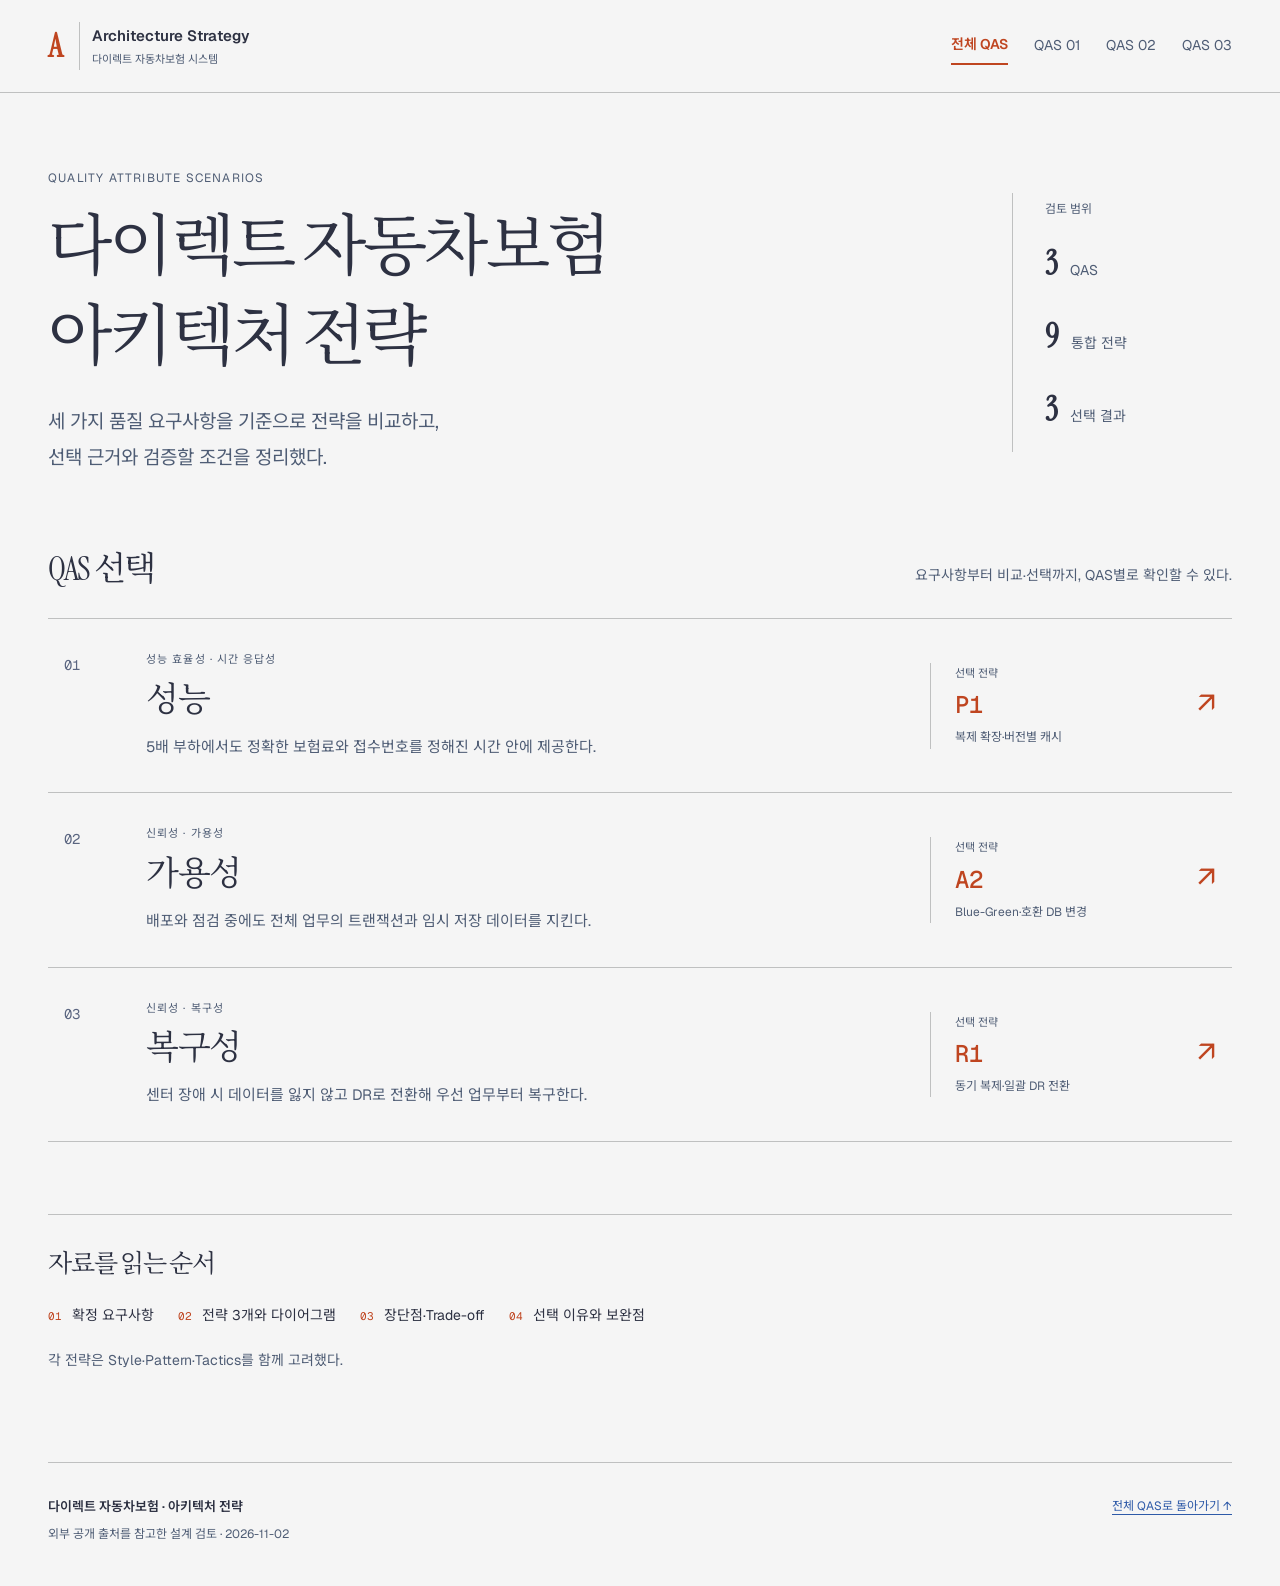
==== commit 74f16aa0: "Keep only external sources in research references" ====
--- a/site/index.html
+++ b/site/index.html
@@ -3,11 +3,11 @@
 <meta name="description" content="성능·가용성·복구성 QAS별 아키텍처 전략, 장단점과 trade-off 비교, 선택 근거."><meta name="theme-color" content="#f5f5f5">
 <title>QAS 선택 | 자동차보험 아키텍처 전략</title>
 <link rel="stylesheet" href="https://fonts.googleapis.com/css2?family=Instrument+Serif&family=Geist:wght@400;500;600&family=Geist+Mono:wght@400;500&family=Noto+Sans+KR:wght@400;500;600;700&family=Noto+Serif+KR:wght@400&display=swap">
-<link rel="stylesheet" href="assets/site.css"></head><body>
+<link rel="stylesheet" href="assets/site.css?v=09b72014bb76"></head><body>
 <a class="skip" href="#main">본문으로 건너뛰기</a>
 <header class="site-header"><div class="header-inner"><a class="brand" href="index.html"><span class="brand-mark" aria-hidden="true">A</span><span>Architecture Strategy<small>다이렉트 자동차보험 시스템</small></span></a><nav class="primary-nav" aria-label="주요 메뉴"><a href="index.html" aria-current="page">전체 QAS</a><a href="performance.html">QAS 01</a><a href="availability.html">QAS 02</a><a href="recovery.html">QAS 03</a></nav></div></header>
 <main id="main"><section class="home-intro"><div><p class="eyebrow">QUALITY ATTRIBUTE SCENARIOS</p><h1>다이렉트 자동차보험<br>아키텍처 전략</h1><p class="lead">세 가지 품질 요구사항을 기준으로 전략을 비교하고,<br class="desktop-break"> 선택 근거와 검증할 조건을 정리했다.</p></div><div class="intro-meta"><span>검토 범위</span><p><strong>3</strong> QAS</p><p><strong>9</strong> 통합 전략</p><p><strong>3</strong> 선택 결과</p></div></section>
 <section class="home-qas" aria-labelledby="qas-list-title"><div class="section-heading"><h2 id="qas-list-title">QAS 선택</h2><p>요구사항부터 비교·선택까지, QAS별로 확인할 수 있다.</p></div><a class="qas-row" href="performance.html" aria-describedby="intro-performance"><span class="row-number">01</span><div class="row-content"><p class="eyebrow">성능 효율성 · 시간 응답성</p><h2>성능</h2><p id="intro-performance">5배 부하에서도 정확한 보험료와 접수번호를 정해진 시간 안에 제공한다.</p></div><div class="row-choice"><span>선택 전략</span><strong>P1</strong><p>복제 확장·버전별 캐시</p></div><span class="row-arrow" aria-hidden="true">↗</span></a><a class="qas-row" href="availability.html" aria-describedby="intro-availability"><span class="row-number">02</span><div class="row-content"><p class="eyebrow">신뢰성 · 가용성</p><h2>가용성</h2><p id="intro-availability">배포와 점검 중에도 전체 업무의 트랜잭션과 임시 저장 데이터를 지킨다.</p></div><div class="row-choice"><span>선택 전략</span><strong>A2</strong><p>Blue-Green·호환 DB 변경</p></div><span class="row-arrow" aria-hidden="true">↗</span></a><a class="qas-row" href="recovery.html" aria-describedby="intro-recovery"><span class="row-number">03</span><div class="row-content"><p class="eyebrow">신뢰성 · 복구성</p><h2>복구성</h2><p id="intro-recovery">센터 장애 시 데이터를 잃지 않고 DR로 전환해 우선 업무부터 복구한다.</p></div><div class="row-choice"><span>선택 전략</span><strong>R1</strong><p>동기 복제·일괄 DR 전환</p></div><span class="row-arrow" aria-hidden="true">↗</span></a></section>
 <section class="reading-guide"><h2>자료를 읽는 순서</h2><ol><li><span>01</span>확정 요구사항</li><li><span>02</span>전략 3개와 다이어그램</li><li><span>03</span>장단점·Trade-off</li><li><span>04</span>선택 이유와 보완점</li></ol><p>각 전략은 Style·Pattern·Tactics를 함께 고려했다.</p></section></main>
-<footer class="site-footer"><div><strong>다이렉트 자동차보험 · 아키텍처 전략</strong><p>기존 조사 자료에 근거한 설계 검토 · 2026-11-02</p></div><a href="index.html">전체 QAS로 돌아가기 ↑</a></footer>
+<footer class="site-footer"><div><strong>다이렉트 자동차보험 · 아키텍처 전략</strong><p>외부 공개 출처를 참고한 설계 검토 · 2026-11-02</p></div><a href="index.html">전체 QAS로 돌아가기 ↑</a></footer>
 </body></html>
--- a/site/assets/site.css
+++ b/site/assets/site.css
@@ -1,5 +1,5 @@
 :root{--paper:#f5f5f5;--paper-2:#ececec;--ink:#2d3142;--muted:#4f5d75;--soft:#5a6580;--rule:#bfc0c0;--accent:#bf4520;--accent-tint:rgba(191,69,32,.06);--link:#2e5aa8;--sans:'Geist','Noto Sans KR','Malgun Gothic',sans-serif;--serif:'Instrument Serif','Noto Serif KR',serif;--mono:'Geist Mono',ui-monospace,monospace}
-*{box-sizing:border-box}html{scroll-behavior:smooth;scroll-padding-top:110px}body{margin:0;background:var(--paper);color:var(--ink);font:16px/1.85 var(--sans);word-break:keep-all;overflow-wrap:anywhere}a{color:var(--link);text-underline-offset:4px}a:focus-visible,summary:focus-visible,[tabindex]:focus-visible{outline:3px solid var(--accent);outline-offset:5px}::selection{background:#efd8ce}h1,h2,h3,p,figure,ol,ul,dl{margin:0}h1,h2{font-family:var(--serif);font-weight:400;letter-spacing:-.04em}h1{font-size:clamp(40px,5.2vw,68px);line-height:1.35}h2{font-size:clamp(25px,2.6vw,34px);line-height:1.5}h3{font-size:20px;font-weight:600;line-height:1.65;letter-spacing:-.02em}p+ p{margin-top:12px}strong{font-weight:600}main{max-width:1440px;margin:auto;padding:0 48px;min-width:0}.skip{position:absolute;left:16px;top:-100px;background:var(--ink);color:#fff;padding:10px 16px;z-index:20}.skip:focus{top:12px}.site-header{border-bottom:1px solid var(--rule)}.header-inner{max-width:1440px;margin:auto;padding:22px 48px;display:flex;justify-content:space-between;align-items:center;gap:24px}.brand{display:flex;gap:12px;align-items:center;text-decoration:none;color:var(--ink);font-size:15px;font-weight:600;line-height:1.5}.brand-mark{font-family:var(--serif);font-size:32px;color:var(--accent);border-right:1px solid var(--rule);padding-right:16px}.brand small{display:block;font-size:11px;font-weight:400;color:var(--muted);margin-top:3px}.primary-nav{display:flex;gap:26px;align-items:center;flex-shrink:0}.primary-nav a{font-size:14px;text-decoration:none;color:var(--muted);padding:5px 0}.primary-nav a[aria-current=page]{color:var(--accent);border-bottom:2px solid var(--accent);font-weight:600}.eyebrow{font-size:12px;letter-spacing:.10em;color:var(--muted);line-height:1.6;margin-bottom:14px}.lead{font-size:19px;line-height:1.9;color:var(--muted);margin-top:22px;max-width:920px}.home-intro{display:grid;grid-template-columns:minmax(0,1fr) 220px;gap:64px;align-items:center;padding:76px 0 68px}.intro-meta{border-left:1px solid var(--rule);padding-left:32px}.intro-meta>span{font-size:12px;color:var(--muted)}.intro-meta p{margin:10px 0;font-size:14px;color:var(--muted)}.intro-meta strong{font-family:var(--serif);font-size:34px;color:var(--ink);margin-right:8px}.section-heading{display:flex;justify-content:space-between;align-items:baseline;gap:20px;margin-bottom:24px}.section-heading>p{font-size:14px;color:var(--muted)}.section-label{font:400 10px/1.6 var(--mono);letter-spacing:.10em;color:var(--soft);text-align:right}.home-qas{margin-bottom:72px}.qas-row{display:grid;grid-template-columns:56px minmax(0,1fr) 220px 40px;align-items:center;gap:26px;padding:32px 16px;border-top:1px solid var(--rule);text-decoration:none;color:var(--ink);transition:background .15s}.qas-row:last-child{border-bottom:1px solid var(--rule)}.qas-row:hover{background:var(--accent-tint)}.row-number{font:400 14px var(--mono);color:var(--soft);align-self:start;padding-top:5px}.row-content .eyebrow{margin-bottom:5px;font-size:11px}.row-content h2{font-size:34px}.row-content>p:last-child{font-size:15px;color:var(--muted);max-width:650px;margin-top:8px}.row-choice{border-left:1px solid var(--rule);padding-left:24px}.row-choice>span{display:block;font-size:11px;color:var(--muted)}.row-choice>strong{font:500 24px/1.8 var(--mono);color:var(--accent)}.row-choice p{font-size:12px;color:var(--muted);max-width:180px}.row-arrow{font-size:30px;color:var(--accent);justify-self:end}.reading-guide{padding:30px 0 56px;border-top:1px solid var(--rule)}.reading-guide h2{font-size:25px}.reading-guide ol{display:flex;flex-wrap:wrap;gap:24px;list-style:none;padding:20px 0}.reading-guide li{font-size:14px}.reading-guide li span{font:400 11px var(--mono);color:var(--accent);margin-right:10px}.reading-guide>p{font-size:14px;color:var(--muted);max-width:980px}.site-footer{max-width:1344px;margin:32px auto 0;padding:32px 0 40px;border-top:1px solid var(--rule);display:flex;justify-content:space-between;align-items:start;gap:24px;color:var(--muted);font-size:12px}.site-footer strong{font-size:13px;color:var(--ink)}.site-footer p{margin-top:4px}.site-footer>a{white-space:nowrap}.page-intro{padding:42px 0 40px}.breadcrumb{font-size:13px;text-decoration:none;display:inline-block;margin-bottom:32px}.page-intro h1{font-size:54px}.page-intro .lead{margin-top:16px;max-width:1040px}.choice-summary{display:flex;align-items:center;gap:20px;max-width:1040px;padding:18px 20px;margin-top:30px;background:var(--accent-tint);border-left:3px solid var(--accent);text-decoration:none;color:var(--ink);font-size:14px}.choice-summary>span:first-child{white-space:nowrap;color:var(--accent)}.choice-summary strong{font:500 16px var(--mono);margin-left:8px}.choice-summary>b{margin-left:auto}.section-nav{display:flex;gap:26px;overflow-x:auto;white-space:nowrap;padding:17px 0;border-top:1px solid var(--rule);border-bottom:1px solid var(--rule);background:var(--paper);position:sticky;top:0;z-index:5}.section-nav a{font-size:13px;color:var(--muted);text-decoration:none}.section-nav a:hover{color:var(--accent)}main>section:not(.page-intro):not(.home-intro):not(.home-qas):not(.reading-guide){padding-top:54px;margin-bottom:46px}section[id]{scroll-margin-top:92px}.metrics{display:grid;grid-template-columns:1.1fr 1fr .9fr;margin:24px 0 32px;border-bottom:1px solid var(--rule);padding-bottom:26px}.metrics>div{padding:0 28px;border-left:1px solid var(--rule)}.metrics>div:first-child{padding-left:0;border-left:0}.metrics strong{font-family:var(--serif);font-size:32px;font-weight:400;line-height:1.7;display:block}.metrics span{font-size:13px;color:var(--muted)}.scenario{font-size:17px;max-width:1120px;line-height:2}.conditions{margin-top:24px;border-left:2px solid var(--rule);padding-left:22px;max-width:1120px}.conditions summary{cursor:pointer;font-size:14px;font-weight:600}.conditions ul{margin-top:12px;padding-left:20px;color:var(--muted);font-size:14px}.conditions li+li{margin-top:8px}.strategy{padding:36px 0 42px;border-bottom:1px solid var(--rule);scroll-margin-top:90px}.strategy-heading{display:flex;align-items:baseline;gap:18px;margin-bottom:20px}.strategy-id{font:500 16px var(--mono);color:var(--soft);white-space:nowrap}.strategy-heading h3{flex:1}.selected-tag{font-size:11px;font-weight:500;color:var(--accent);border:1px solid var(--accent);padding:2px 9px;border-radius:3px;white-space:nowrap}.strategy-intro{max-width:1120px;line-height:2}.table-wrap{max-width:100%;overflow-x:auto;margin:24px 0}table{border-collapse:collapse;width:100%;font-size:14px;text-align:left;line-height:1.9}th,td{padding:16px 20px;border-bottom:1px solid var(--rule);vertical-align:top}thead th{background:var(--paper-2);font-weight:600}tbody th{font-weight:500}table.spt th{width:132px;background:var(--paper-2);font:500 12px/1.9 var(--mono)}.strategy-notes{max-width:1160px;font-size:14px}.strategy-notes>div{display:grid;grid-template-columns:114px minmax(0,1fr);gap:18px;margin:15px 0}.strategy-notes dt{font-weight:600;color:var(--muted)}.strategy-notes dd{margin:0}.citations{font-size:12px;color:var(--soft);margin:22px 0}.citations a{margin:0 3px}.figure-heading{display:flex;justify-content:space-between;align-items:baseline;gap:20px;border-top:1px solid var(--rule);padding-top:22px;margin-top:28px}.figure-heading>span{font-size:13px;font-weight:600}.figure-heading small{font-size:11px;color:var(--soft)}.diagram-container{width:100%;min-width:0;margin:8px 0 0}.diagram-container svg{display:block;width:100%;max-width:100%;min-width:0;height:auto}.diagram-container:focus-visible{outline-offset:0}figcaption{font-size:12px;color:var(--muted);margin-top:12px;line-height:1.8;max-width:1120px}.strategy-analysis{max-width:1120px;padding:26px 0;border-top:1px solid var(--rule)}.strategy-analysis h3{font-size:18px;margin-bottom:16px}.strategy-analysis h3 a{font:500 14px var(--mono);margin-right:10px;text-decoration:none}.strategy-analysis p{font-size:14px;line-height:2}.strategy-analysis p strong{color:var(--muted)}.legend{display:flex;flex-wrap:wrap;gap:26px;font-size:13px;color:var(--muted);margin-bottom:16px}.legend b{font:500 18px var(--mono);margin-right:8px;color:var(--ink)}.tradeoff{table-layout:fixed}.tradeoff th:first-child{width:19%}.tradeoff thead th{width:27%}.tradeoff thead th a{font:500 16px var(--mono);text-decoration:none}.tradeoff th span{display:block;font-size:12px;font-weight:400;color:var(--muted);line-height:1.8;margin-top:7px}.tradeoff td{text-align:center;vertical-align:middle}.tradeoff tbody th{vertical-align:middle}.tradeoff .chosen-col{background:var(--accent-tint);border-left:1px solid #d5b8ac;border-right:1px solid #d5b8ac}.tradeoff thead .chosen-col{border-top:2px solid var(--accent)}.rating{font:400 28px/1.3 var(--mono)}.comparison-notes{max-width:1080px;font-size:14px;color:var(--muted)}.decision{border-top:2px solid var(--accent);background:var(--accent-tint);padding:34px 32px!important;margin:54px 0!important}.decision>.eyebrow{color:var(--accent)}.decision h2{font-size:30px;max-width:1100px}.decision-reason{font-size:17px;line-height:2;margin:24px 0;max-width:1120px}.decision-detail{display:grid;grid-template-columns:1fr 1.1fr;gap:32px;padding-top:24px;border-top:1px solid #d5b8ac}.decision-detail h3{font-size:14px;margin-bottom:10px}.decision-detail p{font-size:14px;color:var(--muted)}.text-link{font-size:13px;display:inline-block;margin-top:22px}.sources>p{max-width:1120px;color:var(--muted);font-size:14px;margin-bottom:28px}.source-list{list-style:none;padding:0}.source-list li{display:grid;grid-template-columns:50px minmax(0,1fr);gap:16px;padding:20px 0;border-top:1px solid var(--rule);scroll-margin-top:88px}.source-list li>span{font:400 12px var(--mono);color:var(--soft);padding-top:5px}.source-list strong{font-size:14px;font-weight:500}.source-list p{font-size:12px;color:var(--muted);margin:4px 0 0}.next-page{display:flex;justify-content:space-between;gap:24px;padding:28px 0;border-top:1px solid var(--rule);font-size:14px}.sr-only{position:absolute;width:1px;height:1px;padding:0;margin:-1px;overflow:hidden;clip:rect(0,0,0,0);white-space:nowrap;border:0}
+*{box-sizing:border-box}html{scroll-behavior:smooth;scroll-padding-top:110px}body{margin:0;background:var(--paper);color:var(--ink);font:16px/1.85 var(--sans);word-break:keep-all;overflow-wrap:anywhere}a{color:var(--link);text-underline-offset:4px}a:focus-visible,summary:focus-visible,[tabindex]:focus-visible{outline:3px solid var(--accent);outline-offset:5px}::selection{background:#efd8ce}h1,h2,h3,p,figure,ol,ul,dl{margin:0}h1,h2{font-family:var(--serif);font-weight:400;letter-spacing:-.04em}h1{font-size:clamp(40px,5.2vw,68px);line-height:1.35}h2{font-size:clamp(25px,2.6vw,34px);line-height:1.5}h3{font-size:20px;font-weight:600;line-height:1.65;letter-spacing:-.02em}p+ p{margin-top:12px}strong{font-weight:600}main{max-width:1440px;margin:auto;padding:0 48px;min-width:0}.skip{position:absolute;left:16px;top:-100px;background:var(--ink);color:#fff;padding:10px 16px;z-index:20}.skip:focus{top:12px}.site-header{border-bottom:1px solid var(--rule)}.header-inner{max-width:1440px;margin:auto;padding:22px 48px;display:flex;justify-content:space-between;align-items:center;gap:24px}.brand{display:flex;gap:12px;align-items:center;text-decoration:none;color:var(--ink);font-size:15px;font-weight:600;line-height:1.5}.brand-mark{font-family:var(--serif);font-size:32px;color:var(--accent);border-right:1px solid var(--rule);padding-right:16px}.brand small{display:block;font-size:11px;font-weight:400;color:var(--muted);margin-top:3px}.primary-nav{display:flex;gap:26px;align-items:center;flex-shrink:0}.primary-nav a{font-size:14px;text-decoration:none;color:var(--muted);padding:5px 0}.primary-nav a[aria-current=page]{color:var(--accent);border-bottom:2px solid var(--accent);font-weight:600}.eyebrow{font-size:12px;letter-spacing:.10em;color:var(--muted);line-height:1.6;margin-bottom:14px}.lead{font-size:19px;line-height:1.9;color:var(--muted);margin-top:22px;max-width:920px}.home-intro{display:grid;grid-template-columns:minmax(0,1fr) 220px;gap:64px;align-items:center;padding:76px 0 68px}.intro-meta{border-left:1px solid var(--rule);padding-left:32px}.intro-meta>span{font-size:12px;color:var(--muted)}.intro-meta p{margin:10px 0;font-size:14px;color:var(--muted)}.intro-meta strong{font-family:var(--serif);font-size:34px;color:var(--ink);margin-right:8px}.section-heading{display:flex;justify-content:space-between;align-items:baseline;gap:20px;margin-bottom:24px}.section-heading>p{font-size:14px;color:var(--muted)}.section-label{font:400 10px/1.6 var(--mono);letter-spacing:.10em;color:var(--soft);text-align:right}.home-qas{margin-bottom:72px}.qas-row{display:grid;grid-template-columns:56px minmax(0,1fr) 220px 40px;align-items:center;gap:26px;padding:32px 16px;border-top:1px solid var(--rule);text-decoration:none;color:var(--ink);transition:background .15s}.qas-row:last-child{border-bottom:1px solid var(--rule)}.qas-row:hover{background:var(--accent-tint)}.row-number{font:400 14px var(--mono);color:var(--soft);align-self:start;padding-top:5px}.row-content .eyebrow{margin-bottom:5px;font-size:11px}.row-content h2{font-size:34px}.row-content>p:last-child{font-size:15px;color:var(--muted);max-width:650px;margin-top:8px}.row-choice{border-left:1px solid var(--rule);padding-left:24px}.row-choice>span{display:block;font-size:11px;color:var(--muted)}.row-choice>strong{font:500 24px/1.8 var(--mono);color:var(--accent)}.row-choice p{font-size:12px;color:var(--muted);max-width:180px}.row-arrow{font-size:30px;color:var(--accent);justify-self:end}.reading-guide{padding:30px 0 56px;border-top:1px solid var(--rule)}.reading-guide h2{font-size:25px}.reading-guide ol{display:flex;flex-wrap:wrap;gap:24px;list-style:none;padding:20px 0}.reading-guide li{font-size:14px}.reading-guide li span{font:400 11px var(--mono);color:var(--accent);margin-right:10px}.reading-guide>p{font-size:14px;color:var(--muted);max-width:980px}.site-footer{max-width:1344px;margin:32px auto 0;padding:32px 0 40px;border-top:1px solid var(--rule);display:flex;justify-content:space-between;align-items:start;gap:24px;color:var(--muted);font-size:12px}.site-footer strong{font-size:13px;color:var(--ink)}.site-footer p{margin-top:4px}.site-footer>a{white-space:nowrap}.page-intro{padding:42px 0 40px}.breadcrumb{font-size:13px;text-decoration:none;display:inline-block;margin-bottom:32px}.page-intro h1{font-size:54px}.page-intro .lead{margin-top:16px;max-width:1040px}.choice-summary{display:flex;align-items:center;gap:20px;max-width:1040px;padding:18px 20px;margin-top:30px;background:var(--accent-tint);border-left:3px solid var(--accent);text-decoration:none;color:var(--ink);font-size:14px}.choice-summary>span:first-child{white-space:nowrap;color:var(--accent)}.choice-summary strong{font:500 16px var(--mono);margin-left:8px}.choice-summary>b{margin-left:auto}.section-nav{display:flex;gap:26px;overflow-x:auto;white-space:nowrap;padding:17px 0;border-top:1px solid var(--rule);border-bottom:1px solid var(--rule);background:var(--paper);position:sticky;top:0;z-index:5}.section-nav a{font-size:13px;color:var(--muted);text-decoration:none}.section-nav a:hover{color:var(--accent)}main>section:not(.page-intro):not(.home-intro):not(.home-qas):not(.reading-guide){padding-top:54px;margin-bottom:46px}section[id]{scroll-margin-top:92px}.metrics{display:grid;grid-template-columns:1.1fr 1fr .9fr;margin:24px 0 32px;border-bottom:1px solid var(--rule);padding-bottom:26px}.metrics>div{padding:0 28px;border-left:1px solid var(--rule)}.metrics>div:first-child{padding-left:0;border-left:0}.metrics strong{font-family:var(--serif);font-size:32px;font-weight:400;line-height:1.7;display:block}.metrics span{font-size:13px;color:var(--muted)}.scenario{font-size:17px;max-width:1120px;line-height:2}.conditions{margin-top:24px;border-left:2px solid var(--rule);padding-left:22px;max-width:1120px}.conditions summary{cursor:pointer;font-size:14px;font-weight:600}.conditions ul{margin-top:12px;padding-left:20px;color:var(--muted);font-size:14px}.conditions li+li{margin-top:8px}.strategy{padding:36px 0 42px;border-bottom:1px solid var(--rule);scroll-margin-top:90px}.strategy-heading{display:flex;align-items:baseline;gap:18px;margin-bottom:20px}.strategy-id{font:500 16px var(--mono);color:var(--soft);white-space:nowrap}.strategy-heading h3{flex:1}.selected-tag{font-size:11px;font-weight:500;color:var(--accent);border:1px solid var(--accent);padding:2px 9px;border-radius:3px;white-space:nowrap}.strategy-intro{max-width:1120px;line-height:2}.table-wrap{max-width:100%;overflow-x:auto;margin:24px 0}table{border-collapse:collapse;width:100%;font-size:14px;text-align:left;line-height:1.9}th,td{padding:16px 20px;border-bottom:1px solid var(--rule);vertical-align:top}thead th{background:var(--paper-2);font-weight:600}tbody th{font-weight:500}table.spt th{width:132px;background:var(--paper-2);font:500 12px/1.9 var(--mono)}.strategy-notes{max-width:1160px;font-size:14px}.strategy-notes>div{display:grid;grid-template-columns:114px minmax(0,1fr);gap:18px;margin:15px 0}.strategy-notes dt{font-weight:600;color:var(--muted)}.strategy-notes dd{margin:0}.citations{font-size:12px;color:var(--soft);margin:22px 0}.citations a{margin:0 3px}.figure-heading{display:flex;justify-content:space-between;align-items:baseline;gap:20px;border-top:1px solid var(--rule);padding-top:22px;margin-top:28px}.figure-heading>span{font-size:13px;font-weight:600}.figure-heading small{font-size:11px;color:var(--soft)}.diagram-container{display:block;width:100%;max-width:100%;min-width:0;margin:8px 0 0}.diagram-container svg{display:block;width:100%;max-width:100%;min-width:0;height:auto}.diagram-container:focus-visible{outline-offset:0}figcaption{font-size:12px;color:var(--muted);margin-top:12px;line-height:1.8;max-width:1120px}.strategy-analysis{max-width:1120px;padding:26px 0;border-top:1px solid var(--rule)}.strategy-analysis h3{font-size:18px;margin-bottom:16px}.strategy-analysis h3 a{font:500 14px var(--mono);margin-right:10px;text-decoration:none}.strategy-analysis p{font-size:14px;line-height:2}.strategy-analysis p strong{color:var(--muted)}.legend{display:flex;flex-wrap:wrap;gap:26px;font-size:13px;color:var(--muted);margin-bottom:16px}.legend b{font:500 18px var(--mono);margin-right:8px;color:var(--ink)}.tradeoff{table-layout:fixed}.tradeoff th:first-child{width:19%}.tradeoff thead th{width:27%}.tradeoff thead th a{font:500 16px var(--mono);text-decoration:none}.tradeoff th span{display:block;font-size:12px;font-weight:400;color:var(--muted);line-height:1.8;margin-top:7px}.tradeoff td{text-align:center;vertical-align:middle}.tradeoff tbody th{vertical-align:middle}.tradeoff .chosen-col{background:var(--accent-tint);border-left:1px solid #d5b8ac;border-right:1px solid #d5b8ac}.tradeoff thead .chosen-col{border-top:2px solid var(--accent)}.rating{font:400 28px/1.3 var(--mono)}.comparison-notes{max-width:1080px;font-size:14px;color:var(--muted)}.decision{border-top:2px solid var(--accent);background:var(--accent-tint);padding:34px 32px!important;margin:54px 0!important}.decision>.eyebrow{color:var(--accent)}.decision h2{font-size:30px;max-width:1100px}.decision-reason{font-size:17px;line-height:2;margin:24px 0;max-width:1120px}.decision-detail{display:grid;grid-template-columns:1fr 1.1fr;gap:32px;padding-top:24px;border-top:1px solid #d5b8ac}.decision-detail h3{font-size:14px;margin-bottom:10px}.decision-detail p{font-size:14px;color:var(--muted)}.text-link{font-size:13px;display:inline-block;margin-top:22px}.sources>p{max-width:1120px;color:var(--muted);font-size:14px;margin-bottom:28px}.source-list{list-style:none;padding:0}.source-list li{display:grid;grid-template-columns:50px minmax(0,1fr);gap:16px;padding:20px 0;border-top:1px solid var(--rule);scroll-margin-top:88px}.source-list li>span{font:400 12px var(--mono);color:var(--soft);padding-top:5px}.source-list strong{font-size:14px;font-weight:500}.source-list p{font-size:12px;color:var(--muted);margin:4px 0 0}.next-page{display:flex;justify-content:space-between;gap:24px;padding:28px 0;border-top:1px solid var(--rule);font-size:14px}.sr-only{position:absolute;width:1px;height:1px;padding:0;margin:-1px;overflow:hidden;clip:rect(0,0,0,0);white-space:nowrap;border:0}
 @media(min-width:1441px){.site-footer{margin-left:auto;margin-right:auto}}
 @media(max-width:1440px){.site-footer{margin-left:48px;margin-right:48px}}
 @media(max-width:900px){main{padding:0 28px}.header-inner{padding:18px 28px;gap:16px}.primary-nav{gap:18px}.home-intro{grid-template-columns:minmax(0,1fr) 150px;gap:28px;padding:52px 0}.intro-meta{padding-left:20px}.qas-row{grid-template-columns:36px minmax(0,1fr) 160px 24px;gap:16px;padding:28px 4px}.row-choice{padding-left:18px}.row-content h2{font-size:29px}.row-choice p{font-size:11px}.site-footer{margin-left:28px;margin-right:28px;flex-wrap:wrap}.section-nav{gap:22px}.strategy-heading{gap:12px}.decision-detail{grid-template-columns:1fr;gap:22px}}
